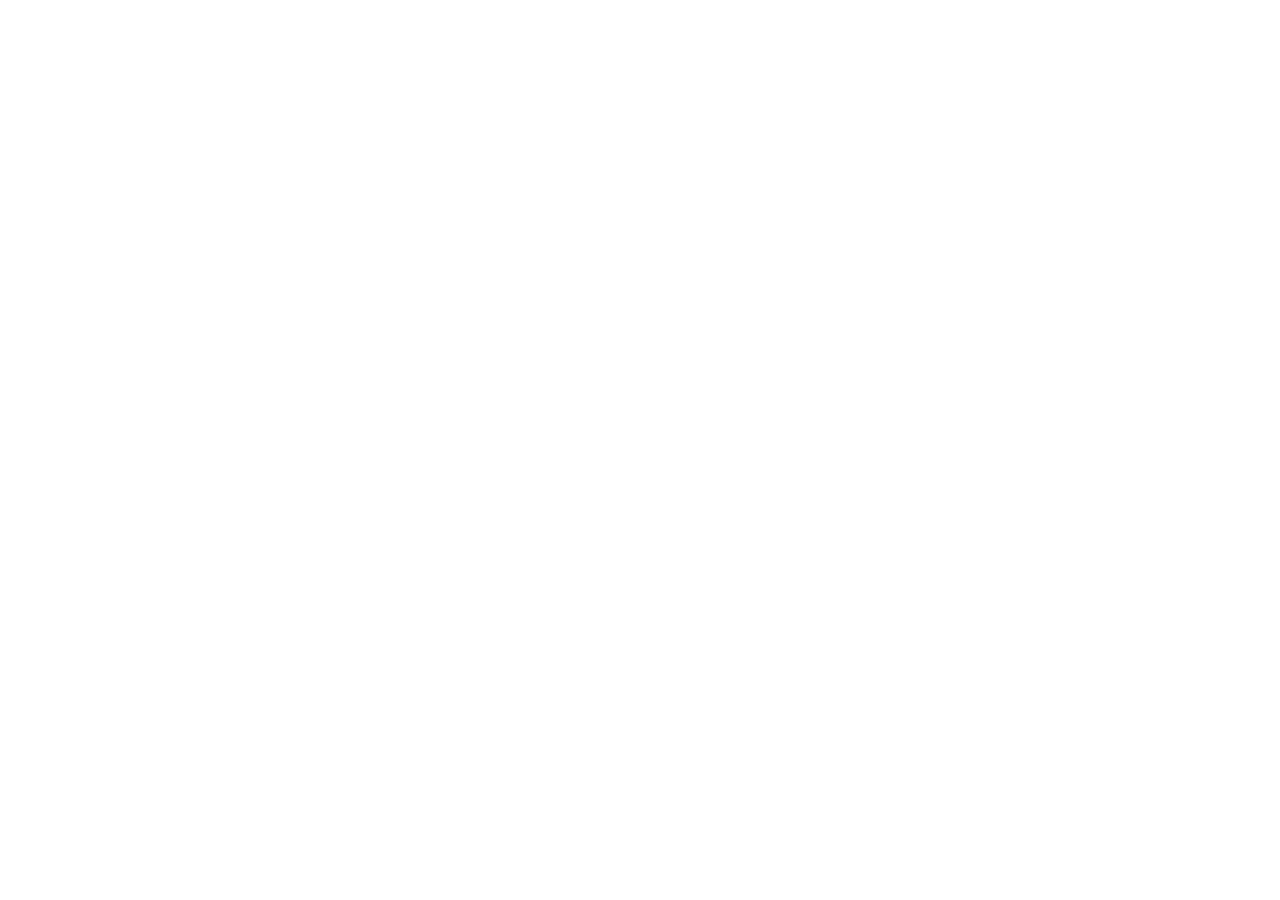
==== GAMOCDA/index.html @ 8cd4f498 "Add files via upload" ====
<!doctype html>
<html lang="en">
  <head>
    <meta charset="UTF-8" />
    <meta name="viewport" content="width=device-width, initial-scale=1.0" />
    <link rel="stylesheet" href="css/styles.css" />
    <title>Document</title>
  </head>
  <body></body>
</html>
---- GAMOCDA/css/styles.css ----
.web {
  display: flex;
  flex-direction: column;
  align-items: center;
  width: 100vw;
  height: 100vh;
}

* {
  margin: 0;
  padding: 0;
  box-sizing: border-box;
}

a {
  text-decoration: none;
  color: inherit;
  font-style: inherit;
}

ul,
ol {
  list-style-type: none;
}

button {
  border: none;
  background-color: transparent;
}

/*# sourceMappingURL=styles.css.map */
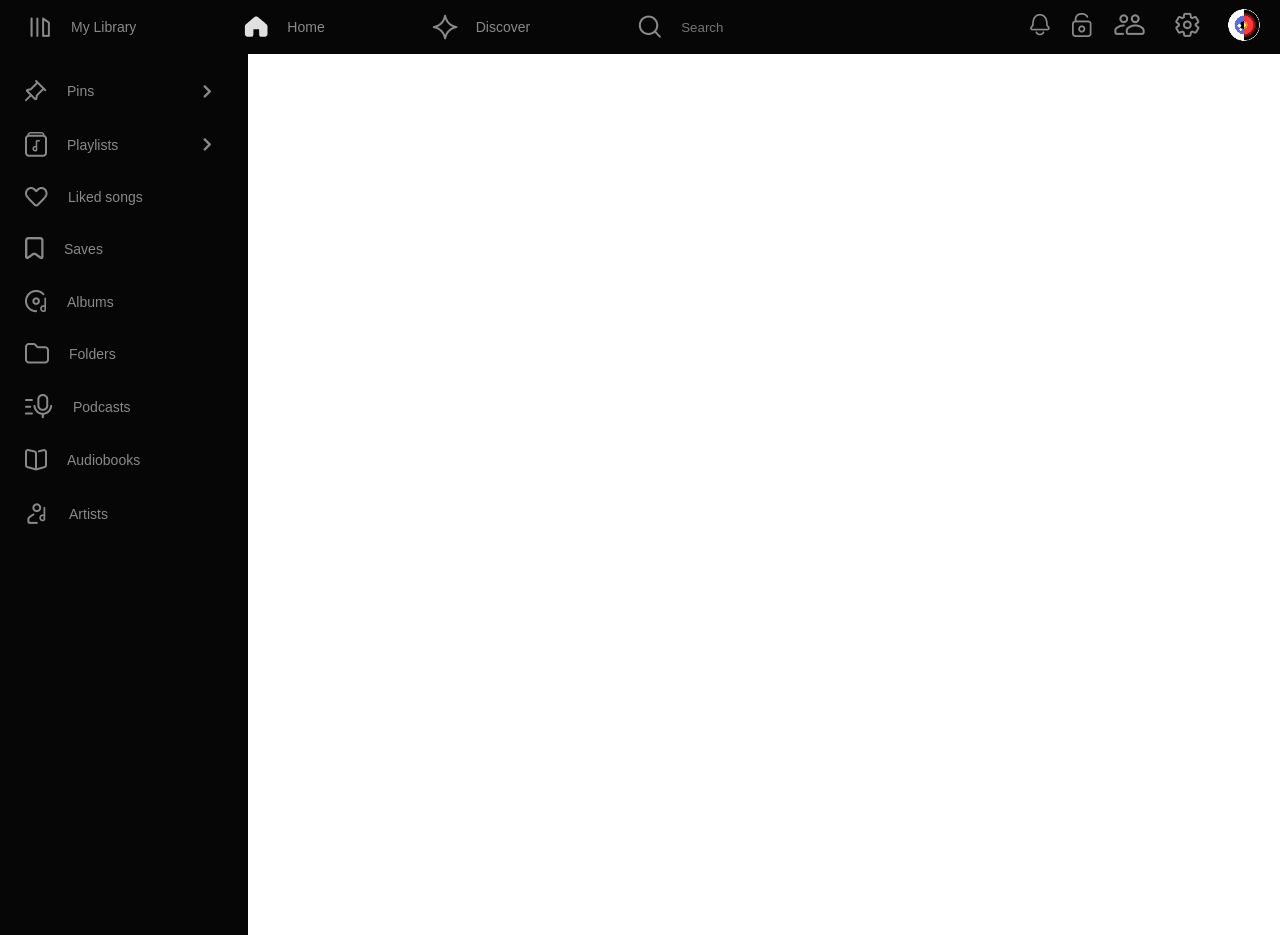
==== commit e0e0aa3e: "i created header and aside parts of the page. give both of them a fixed position" ====
--- a/GAMOCDA/index.html
+++ b/GAMOCDA/index.html
@@ -3,8 +3,122 @@
   <head>
     <meta charset="UTF-8" />
     <meta name="viewport" content="width=device-width, initial-scale=1.0" />
+    <link href="https://fonts.cdnfonts.com/css/satoshi" rel="stylesheet" />
     <link rel="stylesheet" href="css/styles.css" />
     <title>Document</title>
   </head>
-  <body></body>
+  <body>
+    <header class="header">
+      <!-- ჰედერის მარცხენა მხარე  -->
+      <section class="header-left">
+        <div>
+          <img src="./assets/library-icon.png" alt="my library" />
+          <p>My Library</p>
+        </div>
+        <div>
+          <img src="./assets/home-icon.png" alt="home icon" />
+          <p>Home</p>
+        </div>
+        <div>
+          <img src="./assets/discover-icon.png" alt="discover icon" />
+          <p>Discover</p>
+        </div>
+        <div>
+          <img src="./assets/search-icon.png" alt="search icon" />
+          <form action="#">
+            <input type="text" placeholder="Search" name="search" />
+          </form>
+        </div>
+      </section>
+      <!-- ჰედერის მარჯვენა მხარე -->
+      <section class="header-right">
+        <!-- სურათები დივში ჩავსვი იმიტო რო აიკონები ზომას იცვლიდნენ  -->
+        <div>
+          <img src="./assets/bell-icon.png" alt="bell icon" />
+        </div>
+        <div>
+          <img src="./assets/lock-icon.png" alt="lock icon" />
+        </div>
+        <div>
+          <img src="./assets/people-icon.png" alt="people icon" />
+        </div>
+        <div>
+          <img src="./assets/setting-icon.png" alt="setting icon" />
+        </div>
+        <div>
+          <img src="./assets/Sprite-0002 1.png" alt="sprite-0002 icon" />
+        </div>
+      </section>
+    </header>
+    <main>
+      <aside class="aside">
+        <div class="aside-container">
+          <div>
+            <img src="./assets/aside-icons/pin-icon.png" alt="pins icon" />
+            <p>Pins</p>
+            <img
+              class="aside-arrow-right-icon1"
+              src="./assets/aside-icons/arrow-right.png"
+              alt="arrow right icon"
+            />
+          </div>
+          <div>
+            <img
+              src="./assets/aside-icons/playlists-icon.png"
+              alt="Playlists icon"
+            />
+            <p>Playlists</p>
+            <img
+              class="aside-arrow-right-icon2"
+              src="./assets/aside-icons/arrow-right.png"
+              alt="arrow right icon"
+            />
+          </div>
+          <div>
+            <img
+              src="./assets/aside-icons/liked-songs-icon.png"
+              alt="liked songs icon"
+            />
+            <p>Liked songs</p>
+          </div>
+          <div>
+            <img src="./assets/aside-icons/saves-icon.png" alt="saves icon" />
+            <p>Saves</p>
+          </div>
+          <div>
+            <img src="./assets/aside-icons/albums-icon.png" alt="albums icon" />
+            <p>Albums</p>
+          </div>
+          <div>
+            <img
+              src="./assets/aside-icons/folders-icon.png"
+              alt="folders icon"
+            />
+            <p>Folders</p>
+          </div>
+          <div>
+            <img
+              src="./assets/aside-icons/podcasts-icon.png"
+              alt="podcasts icon"
+            />
+            <p>Podcasts</p>
+          </div>
+          <div>
+            <img
+              src="./assets/aside-icons/audiobooks-icon.png"
+              alt="Audiobooks icon"
+            />
+            <p>Audiobooks</p>
+          </div>
+          <div>
+            <img
+              src="./assets/aside-icons/artists-icon.png"
+              alt="Artists icon"
+            />
+            <p>Artists</p>
+          </div>
+        </div>
+      </aside>
+    </main>
+  </body>
 </html>
--- a/GAMOCDA/css/styles.css
+++ b/GAMOCDA/css/styles.css
@@ -28,4 +28,85 @@
   background-color: transparent;
 }
 
+* {
+  font-family: "Satoshi", sans-serif;
+}
+
+.header {
+  position: fixed;
+  display: flex;
+  justify-content: space-between;
+  align-items: center;
+  height: 54px;
+  width: 100%;
+  background-color: rgb(6, 6, 6);
+}
+
+.header-left {
+  display: flex;
+  gap: 100px;
+  margin-left: 20px;
+}
+
+.header-left input {
+  background-color: rgb(6, 6, 6);
+  border: none;
+  color: rgb(137, 137, 137);
+}
+
+.header-left input:focus {
+  outline: none;
+}
+
+.header-left div {
+  display: flex;
+  align-items: center;
+  gap: 10px;
+  color: rgb(137, 137, 137);
+  font-weight: 400;
+  font-size: 14px;
+  line-height: 100%;
+  letter-spacing: 3%;
+}
+
+.header-right {
+  display: flex;
+  align-items: center;
+  gap: 20px;
+  margin-right: 20px;
+}
+
+.aside {
+  width: 248px;
+  height: 935px;
+  background-color: rgb(6, 6, 6);
+}
+
+.aside-container {
+  position: fixed;
+  top: 50px;
+  padding-top: 30px;
+  padding-left: 25px;
+}
+
+.aside-container div {
+  padding-bottom: 30px;
+  display: flex;
+  align-items: center;
+  gap: 20px;
+  color: rgb(137, 137, 137);
+  font-weight: 400;
+  font-size: 14px;
+  line-height: 100%;
+  letter-spacing: 3%;
+}
+
+.aside-arrow-right-icon1 {
+  margin-left: 84px;
+}
+
+.aside-arrow-right-icon2 {
+  margin-left: 60px;
+}
+
 /*# sourceMappingURL=styles.css.map */
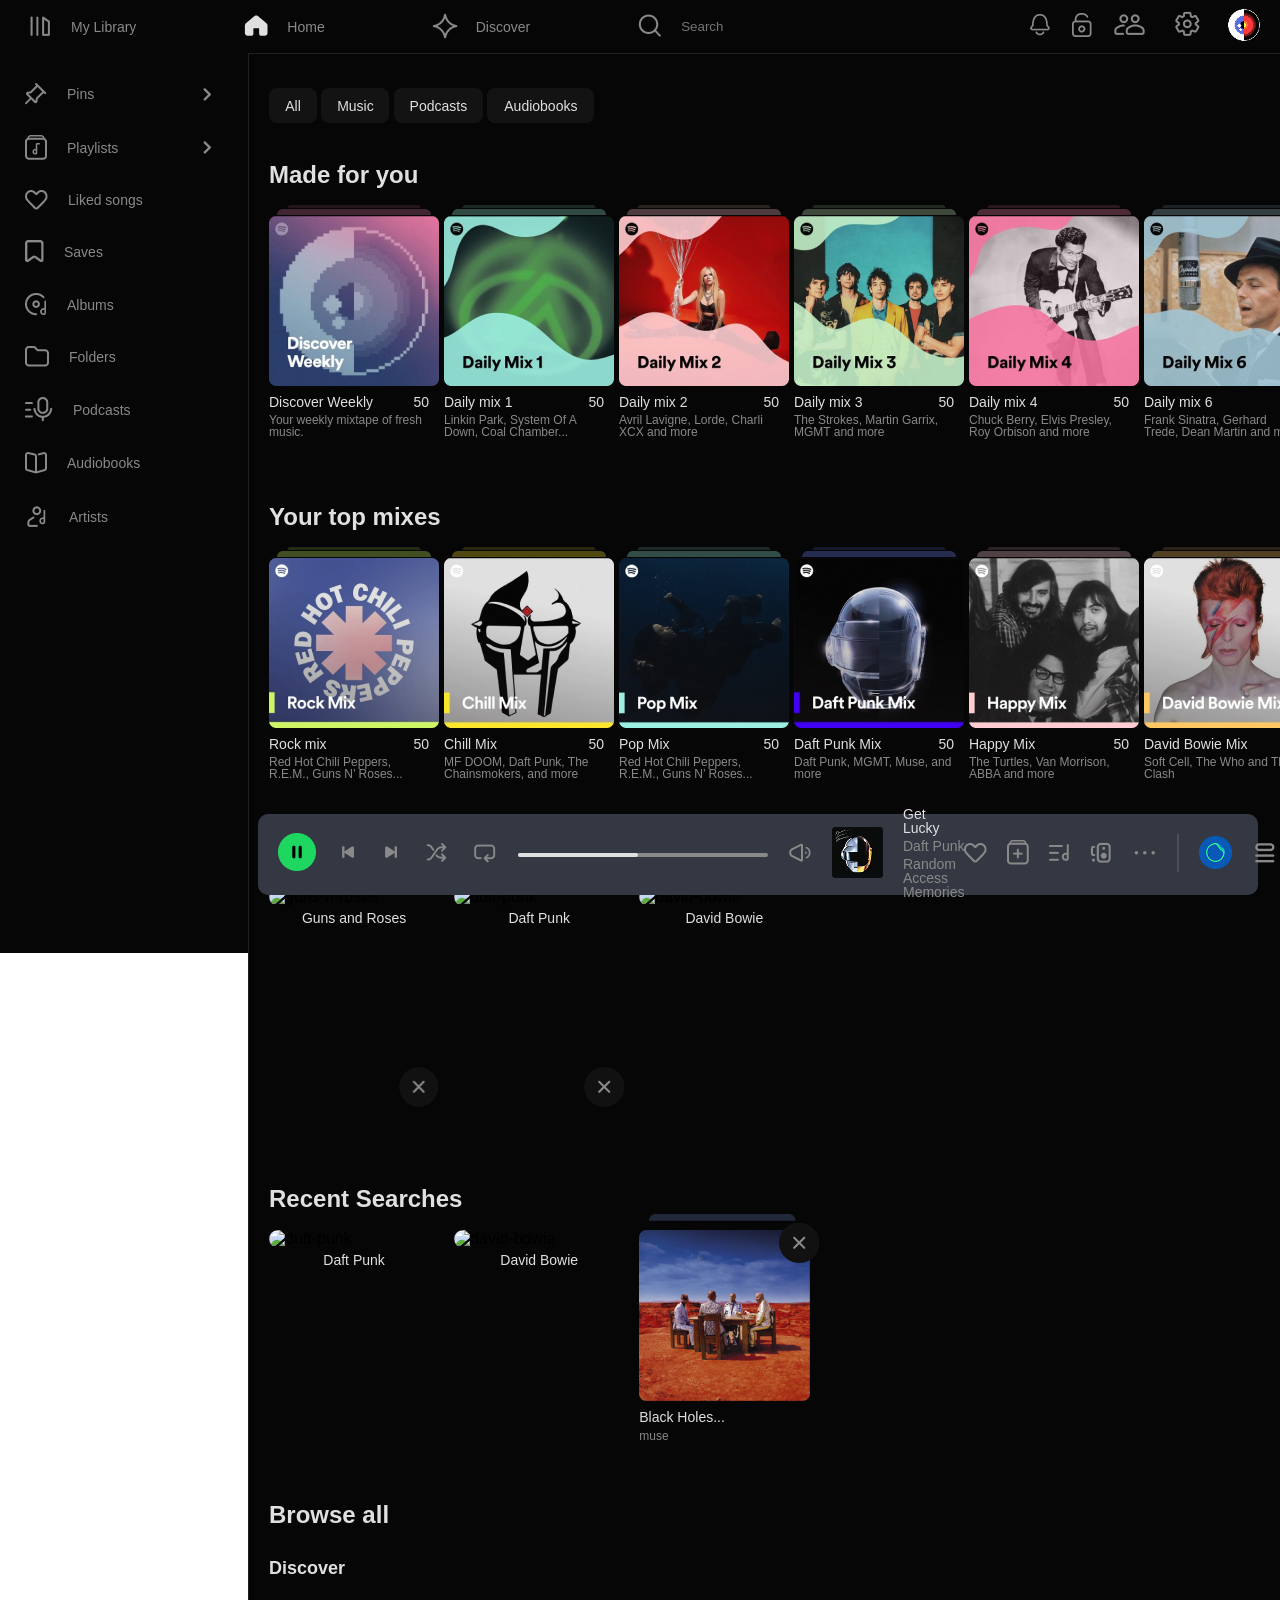
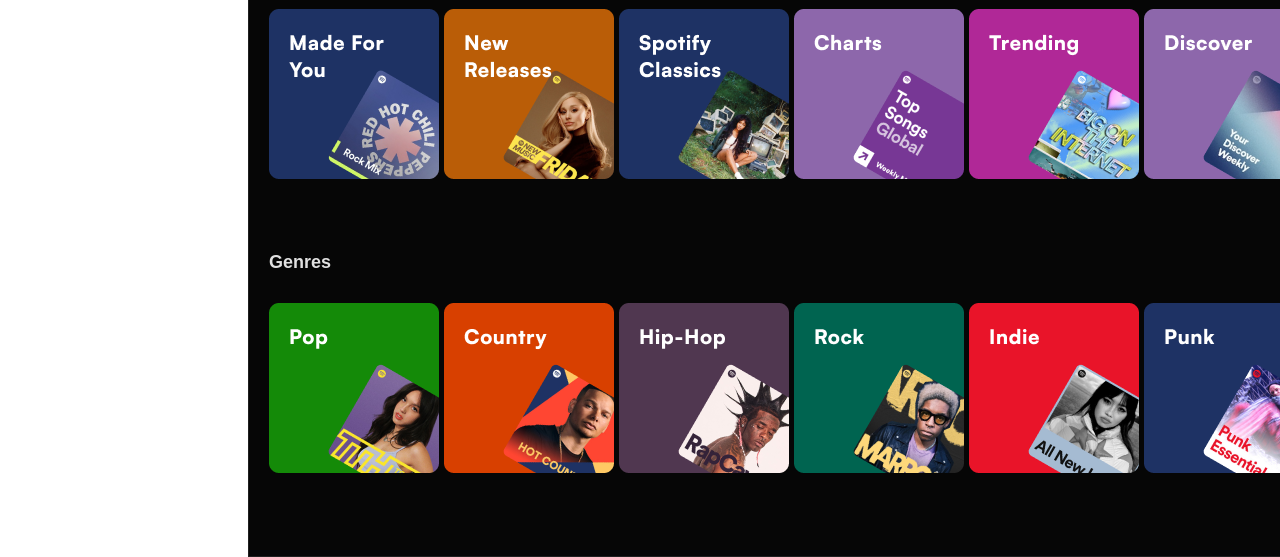
==== commit 7c42dfb2: "build first 4 page both desktop and mobile version" ====
--- a/GAMOCDA/index.html
+++ b/GAMOCDA/index.html
@@ -7,27 +7,32 @@
     <link rel="stylesheet" href="css/styles.css" />
     <title>Document</title>
   </head>
-  <body>
+  <body class="body">
     <header class="header">
       <!-- ჰედერის მარცხენა მხარე  -->
       <section class="header-left">
-        <div>
+        <div class="people-icon">
           <img src="./assets/library-icon.png" alt="my library" />
-          <p>My Library</p>
-        </div>
-        <div>
+          <p><span>My</span> Library</p>
+        </div>
+        <div class="people-icon">
           <img src="./assets/home-icon.png" alt="home icon" />
           <p>Home</p>
         </div>
-        <div>
+        <div class="people-icon">
           <img src="./assets/discover-icon.png" alt="discover icon" />
           <p>Discover</p>
         </div>
-        <div>
+        <div class="people-icon">
           <img src="./assets/search-icon.png" alt="search icon" />
           <form action="#">
             <input type="text" placeholder="Search" name="search" />
           </form>
+          <p class="search">Search</p>
+        </div>
+        <div class="people-icon">
+          <img src="./assets/people-icon.png" alt="people icon" />
+          <p>Me</p>
         </div>
       </section>
       <!-- ჰედერის მარჯვენა მხარე -->
@@ -50,7 +55,7 @@
         </div>
       </section>
     </header>
-    <main>
+    <main class="main">
       <aside class="aside">
         <div class="aside-container">
           <div>
@@ -119,6 +124,669 @@
           </div>
         </div>
       </aside>
+      <!-- მთავარი სექცია -->
+      <section class="main-section">
+        <!-- მთავარი სექციის ზედა ღილაკების კონტეინერი -->
+        <section class="search-bar-mobile-container">
+          <div >
+            <form action="#">
+              <input class="search-bar-mobile" type="text" placeholder="  What do you want to play?" name="search"/>
+              <img class="search-bar-mobile-icon" src="./assets/search-icon.png" alt="search icon" />
+            </form>
+          </div>
+            <div class="camera-icon-container">
+              <img src="./assets/main-icons/Group 86.png">
+            </div>
+        </section>
+        
+        <section class="main-section-top">
+          <div>
+            <button class="main-section-top-button1" type="button">All</button>
+            <button class="main-section-top-button2" type="button">
+              Music
+            </button>
+            <button class="main-section-top-button3" type="button">
+              Podcasts
+            </button>
+            <button class="main-section-top-button4" type="button">
+              Audiobooks
+            </button>
+          </div>
+          <div>
+            <img src="./assets/main-icons/Group 106.png" />
+          </div>
+        </section>
+        <section class="mobile-artist-section">
+      <div class="mobile-artist-box">
+        <div>
+          <img src="./assets/footer-icons/Rectangle 6.png" alt="artists icon">
+        </div>
+        <div>
+          <p>Get Lucky feat...</p>
+          <p>Daft Punk</p>
+        </div>
+     </div>
+          <div class="mobile-artist-box">
+            <div>
+          <img src="./assets/footer-icons/Rectangle 6.png" alt="artists icon">
+        </div>
+        <div>
+          <p>Get Lucky feat...</p>
+          <p>Daft Punk</p>
+        </div>
+          </div>
+          <div class="mobile-artist-box">
+            <div>
+          <img src="./assets/footer-icons/Rectangle 6.png" alt="artists icon">
+        </div>
+        <div>
+          <p>Get Lucky feat...</p>
+          <p>Daft Punk</p>
+        </div>
+          </div>
+          <div class="mobile-artist-box">
+            <div>
+          <img src="./assets/footer-icons/Rectangle 6.png" alt="artists icon">
+        </div>
+        <div>
+          <p>Get Lucky feat...</p>
+          <p>Daft Punk</p>
+        </div>
+          </div>
+          <div class="mobile-artist-box">
+            <div>
+          <img src="./assets/footer-icons/Rectangle 6.png" alt="artists icon">
+        </div>
+        <div>
+          <p>Get Lucky feat...</p>
+          <p>Daft Punk</p>
+        </div>
+          </div>
+          <div class="mobile-artist-box">
+            <div>
+          <img src="./assets/footer-icons/Rectangle 6.png" alt="artists icon">
+        </div>
+        <div>
+          <p>Get Lucky feat...</p>
+          <p>Daft Punk</p>
+        </div>
+          </div>
+        </section>
+        <!-- ალბომების ნაწილი made for you -->
+        <section class="album-container">
+          <section class="album-container-top">
+            <div>
+              <h2>Made for you</h2>
+            </div>
+            <div class="album-container-icons">
+              <div>
+                <img
+                  src="./assets/main-icons/left-arrow.png"
+                  alt="left arrow icon"
+                />
+              </div>
+              <div>
+                <img
+                  src="./assets/main-icons/right-arrow.png"
+                  alt="right arrow icon"
+                />
+              </div>
+              <div>
+                <img  src="./assets/main-icons/dots.png" alt="dots icon" />
+              </div>
+            </div>
+          </section>
+          <!-- made for you ალბომების სექცია -->
+          <section class="album-container-albums">
+            <div class="album">
+              <img
+                src="./assets/main-pictures/Frame 124.png"
+                alt="discovery weekly"
+              />
+              <div class="album-text">
+                <h4>Discover Weekly</h4>
+                <h4>50</h4>
+              </div>
+              <p>Your weekly mixtape of fresh music.</p>
+            </div>
+            <div class="album">
+              <img
+                src="./assets/main-pictures/Frame 124 (1).png"
+                alt="daily mix 1"
+              />
+              <div class="album-text">
+                <h4>Daily mix 1</h4>
+                <h4>50</h4>
+              </div>
+              <p>Linkin Park, System Of A Down, Coal Chamber...</p>
+            </div>
+            <div class="album">
+              <img
+                src="./assets/main-pictures/Frame 124 (2).png"
+                alt="daily mix 2"
+              />
+              <div class="album-text">
+                <h4>Daily mix 2</h4>
+                <h4>50</h4>
+              </div>
+              <p>Avril Lavigne, Lorde, Charli XCX and more</p>
+            </div>
+            <div class="album">
+              <img
+                src="./assets/main-pictures/Frame 124 (3).png"
+                alt="daily mix 3"
+              />
+              <div class="album-text">
+                <h4>Daily mix 3</h4>
+                <h4>50</h4>
+              </div>
+              <p>The Strokes, Martin Garrix, MGMT and more</p>
+            </div>
+            <div class="album">
+              <img
+                src="./assets/main-pictures/Frame 124 (4).png"
+                alt="daily mix 4"
+              />
+              <div class="album-text">
+                <h4>Daily mix 4</h4>
+                <h4>50</h4>
+              </div>
+              <p>Chuck Berry, Elvis Presley, Roy Orbison and more</p>
+            </div>
+            <div class="album">
+              <img
+                src="./assets/main-pictures/Frame 124 (5).png"
+                alt="daily mix 6"
+              />
+              <div class="album-text">
+                <h4>Daily mix 6</h4>
+                <h4>50</h4>
+              </div>
+              <p>Frank Sinatra, Gerhard Trede, Dean Martin and more</p>
+            </div>
+            <div class="album">
+              <img
+                src="./assets/main-pictures/Frame 124 (6).png"
+                alt="nirvana"
+              />
+              <div class="album-text">
+                <h4>Nirvana Radio</h4>
+                <h4>50</h4>
+              </div>
+              <p>The Strokes, Martin Garrix, MGMT and more</p>
+            </div>
+            <div class="album">
+              <img
+                src="./assets/main-pictures/Frame 124 (7).png"
+                alt="fall out boy"
+              />
+              <div class="album-text">
+                <h4>Fall Out Boy Ra...</h4>
+                <h4>50</h4>
+              </div>
+              <p>With Panic! At The Disco, The All-American Rejects,...</p>
+            </div>
+          </section>
+        </section>
+        <!-- Your top mixes სექცია -->
+        <section class="album-container">
+          <section class="album-container-top">
+            <div>
+              <h2>Your top mixes</h2>
+            </div>
+            <div class="album-container-icons">
+              <div>
+                <img
+                  src="./assets/main-icons/left-arrow.png"
+                  alt="left arrow icon"
+                />
+              </div>
+              <div>
+                <img
+                  src="./assets/main-icons/right-arrow.png"
+                  alt="right arrow icon"
+                />
+              </div>
+              <div>
+                <img src="./assets/main-icons/dots.png" alt="dots icon" />
+              </div>
+            </div>
+          </section>
+
+          <section class="album-container-albums">
+            <div class="album">
+              <img
+                src="./assets/main-pictures/Frame 124 (8).png"
+                alt="discovery weekly"
+              />
+              <div class="album-text">
+                <h4>Rock mix</h4>
+                <h4>50</h4>
+              </div>
+              <p>Red Hot Chili Peppers, R.E.M., Guns N’ Roses...</p>
+            </div>
+            <div class="album">
+              <img
+                src="./assets/main-pictures/Frame 124 (9).png"
+                alt="daily mix 1"
+              />
+              <div class="album-text">
+                <h4>Chill Mix</h4>
+                <h4>50</h4>
+              </div>
+              <p>MF DOOM, Daft Punk, The Chainsmokers, and more</p>
+            </div>
+            <div class="album">
+              <img
+                src="./assets/main-pictures/Frame 124 (10).png"
+                alt="daily mix 2"
+              />
+              <div class="album-text">
+                <h4>Pop Mix</h4>
+                <h4>50</h4>
+              </div>
+              <p>Red Hot Chili Peppers, R.E.M., Guns N’ Roses...</p>
+            </div>
+            <div class="album">
+              <img
+                src="./assets/main-pictures/Frame 124 (11).png"
+                alt="daily mix 3"
+              />
+              <div class="album-text">
+                <h4>Daft Punk Mix</h4>
+                <h4>50</h4>
+              </div>
+              <p>Daft Punk, MGMT, Muse, and more</p>
+            </div>
+            <div class="album">
+              <img
+                src="./assets/main-pictures/Frame 124 (12).png"
+                alt="daily mix 4"
+              />
+              <div class="album-text">
+                <h4>Happy Mix</h4>
+                <h4>50</h4>
+              </div>
+              <p>The Turtles, Van Morrison, ABBA and more</p>
+            </div>
+            <div class="album">
+              <img
+                src="./assets/main-pictures/Frame 124 (13).png"
+                alt="daily mix 6"
+              />
+              <div class="album-text">
+                <h4>David Bowie Mix</h4>
+                <h4>50</h4>
+              </div>
+              <p>Soft Cell, The Who and The Clash</p>
+            </div>
+            <div class="album">
+              <img
+                src="./assets/main-pictures/Frame 124 (14).png"
+                alt="nirvana"
+              />
+              <div class="album-text">
+                <h4>Upbeat Mix</h4>
+                <h4>50</h4>
+              </div>
+              <p>Kylie Minogue, Charli XCX, Cage The Elephant and...</p>
+            </div>
+            <div class="album">
+              <img
+                src="./assets/main-pictures/Frame 124 (15).png"
+                alt="fall out boy"
+              />
+              <div class="album-text">
+                <h4>60s Mix</h4>
+                <h4>50</h4>
+              </div>
+              <p>Chuck Berry, Skeeter David, Van Morrison and...</p>
+            </div>
+          </section>
+        </section>
+        <!-- your favourite artists სექცია -->
+        <section class="album-container">
+          <section class="album-container-top">
+            <div>
+              <h2>Your favorite artists</h2>
+            </div>
+            <div class="album-container-icons">
+              <div>
+                <img
+                  src="./assets/main-icons/left-arrow.png"
+                  alt="left arrow icon"
+                />
+              </div>
+              <div>
+                <img
+                  src="./assets/main-icons/right-arrow.png"
+                  alt="right arrow icon"
+                />
+              </div>
+              <div>
+                <img src="./assets/main-icons/dots.png" alt="dots icon" />
+              </div>
+            </div>
+          </section>
+          <!-- your favourite artists სექცია -->
+          <section class="album-container-albums your-favourite-artists">
+            <div class="artists">
+              <img
+                src="./assets/main-pictures/guns-n-roses.png"
+                alt="guns-n-roses"
+              />
+              <h4>Guns and Roses</h4>
+            </div>
+
+            <div class="artists">
+              <img src="./assets/main-pictures/daft-punk.png" alt="duft-punk" />
+              <h4>Daft Punk</h4>
+            </div>
+            <div class="artists">
+              <img
+                src="./assets/main-pictures/david-bowie.png"
+                alt="david-bowie"
+              />
+              <h4>David Bowie</h4>
+            </div>
+          </section>
+        </section>
+        <section>
+          <section class="album-container">
+            <section class="album-container-top">
+              <div>
+                <h2>Recent Searches</h2>
+              </div>
+              <div class="album-container-icons">
+                <div>
+                  <img src="./assets/main-icons/dots.png" alt="dots icon" />
+                </div>
+              </div>
+            </section>
+            <!-- your favourite artists სექცია -->
+            <section class="album-container-albums your-favourite-artists">
+              <div class="artists">
+                <img
+                  src="./assets/main-pictures/daft-punk.png"
+                  alt="duft-punk"
+                />
+                <h4>Daft Punk</h4>
+                <img
+                  class="close-icon"
+                  src="./assets/main-icons/icons big (4).png"
+                  alt="close button icon"
+                />
+              </div>
+              <div class="artists">
+                <img
+                  src="./assets/main-pictures/david-bowie.png"
+                  alt="david-bowie"
+                />
+                <h4>David Bowie</h4>
+                <img
+                  class="close-icon"
+                  src="./assets/main-icons/icons big (4).png"
+                  alt="close button icon"
+                />
+              </div>
+              <div class="muse">
+                <img src="./assets/main-pictures/muse.png" alt="guns-n-roses" />
+                <h4>Black Holes...</h4>
+                <p>muse</p>
+                <img
+                  class="close-icon"
+                  src="./assets/main-icons/icons big (4).png"
+                  alt="close button icon"
+                />
+                <img
+                  class="rectangle"
+                  src="./assets/main-pictures/Rectangle 8.png"
+                  alt="Rectangle"
+                />
+              </div>
+            </section>
+          </section>
+        </section>
+        <section class="browse-all-container">
+          <section class="browse-all-container">
+            <h2>Browse all</h2>
+            
+          <section>
+            <section class="album-container-top">
+              <h4>Discover</h4>
+              <div class="album-container-icons"">
+                <div>
+                  <img
+                    src="./assets/main-icons/left-arrow.png"
+                    alt="left arrow icon"
+                  />
+                </div>
+                <div>
+                  <img
+                    src="./assets/main-icons/right-arrow.png"
+                    alt="right arrow icon"
+                  />
+                </div>
+              </div>
+            </section>
+            <section class="album-container-albums album-container-albums-mobile">
+            <div class="album album-mobile">
+              <img
+                src="./assets/main-pictures/Frame 95.png"
+                alt="rock mix"
+              />
+            </div>
+            <div class="album album-mobile">
+              <img
+                src="./assets/main-pictures/Frame 97.png"
+                alt="new releses"
+              />
+            </div>
+            <div class="album album-mobile">
+              <img
+                src="./assets/main-pictures/Frame 98.png"
+                alt="spotify classics"
+              />
+            </div>
+            <div class="album album-mobile">
+              <img
+                src="./assets/main-pictures/Frame 99.png"
+                alt="charts"
+              />
+            </div>
+            <div class="album album-mobile">
+              <img
+                src="./assets/main-pictures/Frame 100.png"
+                alt="trending"
+              />
+            </div>
+            <div class="album album-mobile">
+              <img
+                src="./assets/main-pictures/Frame 101.png"
+                alt="doscover"
+              />
+            </div>
+            <div class="album album-mobile">
+              <img
+                src="./assets/main-pictures/Frame 102 (1).png"
+                alt="spotify singles"
+              />
+            </div>
+            <div class="album album-mobile">
+              <img
+                src="./assets/main-pictures/Frame 96.png"
+                alt="decades"
+              />
+             </div>
+           </section>
+          </section>
+          <section>
+            <section class="album-container-top">
+              <h4>Genres</h4>
+              <div class="album-container-icons"">
+                <div>
+                  <img
+                    src="./assets/main-icons/left-arrow.png"
+                    alt="left arrow icon"
+                  />
+                </div>
+                <div>
+                  <img
+                    src="./assets/main-icons/right-arrow.png"
+                    alt="right arrow icon"
+                  />
+                </div>
+              </div>
+            </section>
+            <section class="album-container-albums album-container-albums-mobile">
+            <div class="album album-mobile">
+              <img
+                src="./assets/main-pictures/Frame 95 (1).png"
+                alt="pop"
+              />
+            </div>
+            <div class="album album-mobile">
+              <img
+                src="./assets/main-pictures/Frame 97 (1).png"
+                alt="country"
+              />
+            </div>
+            <div class="album album-mobile">
+              <img
+                src="./assets/main-pictures/Frame 98 (1).png"
+                alt="hip-hop"
+              />
+            </div>
+            <div class="album album-mobile">
+              <img
+                src="./assets/main-pictures/Frame 99 (1).png"
+                alt="Rock"
+              />
+            </div>
+            <div class="album album-mobile">
+              <img
+                src="./assets/main-pictures/Frame 100 (1).png"
+                alt="indie"
+              />
+            </div>
+            <div class="album album-mobile">
+              <img
+                src="./assets/main-pictures/Frame 101 (1).png"
+                alt="punk"
+              />
+            </div>
+            <div class="album album-mobile">
+              <img
+                src="./assets/main-pictures/Frame 102 (2).png"
+                alt="metal"
+              />
+            </div>
+            <div class="album album-mobile">
+              <img
+                src="./assets/main-pictures/Frame 96 (1).png"
+                alt="instrumental"
+              />
+             </div>
+           </section>
+          </section>
+          </section>
+        </section>
+      </section>
     </main>
+    <footer class="footer">
+           <section class="control-bar">
+      <div class="control-bar-left">
+        <div class="footer-icon" >
+          <img src="./assets/footer-icons/icons big (5).png" alt="pause icon">
+        </div>
+        <div class="footer-icon" >
+          <img src="./assets/footer-icons/Frame 3 (1).png" alt="skip back icon">
+        </div>
+        <div class="footer-icon" >
+          <img src="./assets/footer-icons/Frame 3 (2).png" alt="skip forward icon">
+        </div>
+        <div class="footer-icon" >
+          <img src="./assets/footer-icons/Frame 3 (3).png" alt="shuffle icon">
+        </div>
+        <div class="footer-icon" >
+          <img src="./assets/footer-icons/Frame 4 (1).png" alt="loop icon">
+        </div>
+        <div class="player">
+          <span>2:23</span>
+          <div class="player-bar">
+            <div class="player-bar-fill"></div>
+          </div>
+          <span>4:45</span>
+        </div>
+        <div class="footer-icon" >
+          <img src="./assets/footer-icons/Frame 4 (2).png" alt="volime button icon">
+        </div>
+        <div>
+          <img src="./assets/footer-icons/Rectangle 6.png" alt="artists icon">
+        </div>
+        <div>
+          <p class="mobile-text-scroll">Get Lucky <span class="text-scroll">(feat. Pharrell Williams and Nile Rodgers)</span></p>
+          <p>Daft Punk</p>
+          <p>Random Access Memories</p>
+        </div>
+      </div>
+      <div class="control-bar-right">
+        <div>
+          <img src="./assets/footer-icons/Vector 9 (1).png" alt="heart icon">
+        </div>
+        <div>
+          <img src="./assets/footer-icons/Group 34 (1).png" alt="add icon">
+        </div>
+        <div>
+          <img src="./assets/footer-icons/Group 60.png" alt="list icon">
+        </div>
+        <div>
+          <img src="./assets/footer-icons/Frame 4 (3).png" alt="list icon">
+        </div>
+        <div>
+          <img src="./assets/main-icons/dots.png" alt="dots icon">
+        </div>
+        <div>
+          <img src="./assets/footer-icons/Vector 43.png" alt="line">
+        </div>
+        <div>
+          <img src="./assets/footer-icons/image 19.png" alt="DJ icon">
+        </div>
+        <div>
+          <img src="./assets/footer-icons/Frame 5 (3).png" alt="hamburger menu icon">
+        </div>
+        <div>
+          <img src="./assets/footer-icons/Polygon 1.png" alt="pause button">
+        </div>
+      </div>
+      </section>
+    </footer>
   </body>
 </html>
+              
+
+          
+          
+
+
+
+
+
+
+
+
+
+              
+
+
+
+
+
+
+              
+              
+              
+              
+              
+
+          
--- a/GAMOCDA/css/styles.css
+++ b/GAMOCDA/css/styles.css
@@ -6,6 +6,13 @@
   height: 100vh;
 }
 
+@media (max-width: 768px) {
+  .body {
+    display: flex;
+    flex-direction: column;
+    align-items: center;
+  }
+}
 * {
   margin: 0;
   padding: 0;
@@ -40,12 +47,19 @@
   height: 54px;
   width: 100%;
   background-color: rgb(6, 6, 6);
+  border-bottom: 1px solid rgb(32, 32, 32);
 }
 
 .header-left {
   display: flex;
   gap: 100px;
   margin-left: 20px;
+}
+.header-left .people-icon:last-child {
+  display: none;
+}
+.header-left .search {
+  display: none;
 }
 
 .header-left input {
@@ -76,15 +90,56 @@
   margin-right: 20px;
 }
 
+@media (max-width: 768px) {
+  .header {
+    position: fixed;
+    bottom: 0;
+    display: flex;
+    align-items: center;
+    text-align: center;
+    width: 410px;
+    height: 95px;
+    background: linear-gradient(to top, rgb(6, 6, 6) 50%, rgba(17, 17, 17, 0));
+  }
+  .header-left {
+    display: flex;
+    gap: 30px;
+    align-items: center;
+    padding-left: 10px;
+  }
+  .header-left .people-icon {
+    display: inline;
+    text-align: center;
+  }
+  .header-left .people-icon:last-child {
+    display: inline;
+  }
+  .header-left .people-icon:last-child p {
+    position: relative;
+    top: 8px;
+  }
+  .header-left span {
+    display: none;
+  }
+  .header-left .search {
+    display: inline;
+  }
+  .header-right {
+    display: none;
+  }
+  .header-left input {
+    display: none;
+  }
+}
 .aside {
+  position: fixed;
   width: 248px;
-  height: 935px;
+  height: 100%;
+  margin-top: 53px;
   background-color: rgb(6, 6, 6);
 }
 
 .aside-container {
-  position: fixed;
-  top: 50px;
   padding-top: 30px;
   padding-left: 25px;
 }
@@ -109,4 +164,487 @@
   margin-left: 60px;
 }
 
+@media (max-width: 768px) {
+  .aside {
+    display: none;
+  }
+}
+.main {
+  display: flex;
+  width: 100%;
+  height: 100%;
+}
+
+.main-section {
+  display: flex;
+  flex-direction: column;
+  flex: 1;
+  background-color: rgb(6, 6, 6);
+  padding-top: 75px;
+  border: 1px solid rgb(32, 32, 32);
+  padding-right: 40px;
+  padding-left: 20px;
+  margin-left: 248px;
+}
+
+.main-section-top {
+  display: flex;
+  justify-content: space-between;
+  align-items: center;
+  height: 59px;
+  gap: 10px;
+}
+
+.mobile-artist-section {
+  display: none;
+}
+
+.search-bar-mobile-container {
+  display: none;
+}
+
+.main-section-top-button1 {
+  width: 48px;
+  height: 35px;
+  border-radius: 8px;
+  background-color: rgba(32, 32, 32, 0.5);
+  font-weight: 400;
+  font-size: 14px;
+  line-height: 100%;
+  letter-spacing: 3%;
+  color: rgb(224, 224, 224);
+}
+
+.main-section-top-button2 {
+  width: 68px;
+  height: 35px;
+  border-radius: 8px;
+  background-color: rgba(32, 32, 32, 0.5);
+  font-weight: 400;
+  font-size: 14px;
+  line-height: 100%;
+  letter-spacing: 3%;
+  color: rgb(224, 224, 224);
+}
+
+.main-section-top-button3 {
+  width: 89px;
+  height: 35px;
+  border-radius: 8px;
+  background-color: rgba(32, 32, 32, 0.5);
+  font-weight: 400;
+  font-size: 14px;
+  line-height: 100%;
+  letter-spacing: 3%;
+  color: rgb(224, 224, 224);
+}
+
+.main-section-top-button4 {
+  width: 107px;
+  height: 35px;
+  border-radius: 8px;
+  background-color: rgba(32, 32, 32, 0.5);
+  font-weight: 400;
+  font-size: 14px;
+  line-height: 100%;
+  letter-spacing: 3%;
+  color: rgb(224, 224, 224);
+}
+
+@media (max-width: 768px) {
+  .main {
+    width: 390px;
+    display: flex;
+    justify-content: center;
+  }
+  .main-section {
+    display: flex;
+    flex-direction: column;
+    flex: 1;
+    background-color: rgb(6, 6, 6);
+    padding-top: 75px;
+    border: 1px solid rgb(32, 32, 32);
+    padding-right: 0px;
+    padding-left: 20px;
+    margin-left: 0px;
+  }
+  .main-section-top {
+    display: flex;
+    justify-content: space-between;
+    align-items: center;
+    height: 51px;
+    gap: 10px;
+    margin-right: 20px;
+  }
+  .main-section-top-button1 {
+    display: none;
+  }
+  .main-section-top-button2 {
+    width: 63px;
+    height: 31px;
+    border-radius: 8px;
+    background-color: rgba(32, 32, 32, 0.5);
+    font-weight: 400;
+    font-size: 12px;
+    line-height: 100%;
+    letter-spacing: 3%;
+    color: rgb(224, 224, 224);
+  }
+  .main-section-top-button3 {
+    width: 80px;
+    height: 31px;
+    border-radius: 8px;
+    background-color: rgba(32, 32, 32, 0.5);
+    font-weight: 400;
+    font-size: 12px;
+    line-height: 100%;
+    letter-spacing: 3%;
+    color: rgb(224, 224, 224);
+  }
+  .main-section-top-button4 {
+    width: 96px;
+    height: 31px;
+    border-radius: 8px;
+    background-color: rgba(32, 32, 32, 0.5);
+    font-weight: 400;
+    font-size: 12px;
+    line-height: 100%;
+    letter-spacing: 3%;
+    color: rgb(224, 224, 224);
+  }
+  .mobile-artist-section {
+    display: grid;
+    grid-template-columns: repeat(2, 1fr);
+    grid-template-rows: repeat(3, 1fr);
+    gap: 10px;
+    padding-right: 20px;
+  }
+  .mobile-artist-section .mobile-artist-box {
+    display: flex;
+    justify-content: center;
+    align-items: center;
+    width: 175px;
+    height: 58px;
+    border-radius: 10px;
+    background-color: rgb(32, 32, 32);
+  }
+  .mobile-artist-section .mobile-artist-box p {
+    color: rgb(224, 224, 224);
+    font-size: 14px;
+    font-weight: 400;
+    line-height: 100%;
+    letter-spacing: 3%;
+    padding-bottom: 5px;
+  }
+  .mobile-artist-section .mobile-artist-box p:last-child {
+    color: rgb(137, 137, 137);
+  }
+  .search-bar-mobile-container {
+    display: flex;
+  }
+  .search-bar-mobile-container .camera-icon-container {
+    position: relative;
+    left: 40px;
+    top: 50px;
+  }
+  .search-bar-mobile {
+    display: flex;
+    position: relative;
+    top: 40px;
+    width: 306px;
+    height: 35px;
+    border-radius: 10px;
+    background-color: rgba(32, 32, 32, 0.5);
+    border: none;
+    color: rgba(137, 137, 137, 0.7);
+  }
+  .search-bar-mobile-icon {
+    position: relative;
+    top: 3px;
+    left: 250px;
+  }
+}
+.album-container {
+  margin-top: 30px;
+  height: 311.41px;
+}
+.album-container div h2 {
+  color: rgb(224, 224, 224);
+}
+
+@media (max-width: 768px) {
+  .album-container {
+    width: 390px;
+    overflow: hidden;
+  }
+}
+.album-container-top {
+  padding-bottom: 20px;
+  display: flex;
+  align-items: center;
+  justify-content: space-between;
+  height: 40.41px;
+}
+
+.album-container-icons {
+  display: flex;
+  gap: 20px;
+}
+
+.album-container-albums {
+  display: grid;
+  grid-template-columns: repeat(8, 1fr);
+  grid-template-rows: repeat(1, 1fr);
+  gap: 15px;
+}
+
+.album {
+  width: 160px;
+  height: 253.3px;
+}
+.album h4 {
+  color: rgb(224, 224, 224);
+  padding-top: 5px;
+  font-size: 14px;
+  font-weight: 400;
+  line-height: 100%;
+  letter-spacing: 3%;
+}
+.album p {
+  padding-top: 5px;
+  color: rgb(137, 137, 137);
+  font-size: 12px;
+  font-weight: 400;
+  line-height: 100%;
+  letter-spacing: 3%;
+}
+
+.album-text {
+  display: flex;
+  justify-content: space-between;
+}
+
+.artists {
+  width: 170.13px;
+  height: 253.3px;
+}
+.artists img {
+  width: 170.13px;
+  height: 170.13px;
+  border-radius: 121.85px;
+}
+.artists h4 {
+  display: flex;
+  justify-content: center;
+  color: rgb(224, 224, 224);
+  padding-top: 5px;
+  font-size: 14px;
+  font-weight: 400;
+  line-height: 100%;
+  letter-spacing: 3%;
+}
+.artists .close-icon {
+  width: 40.41px;
+  height: 40.41px;
+  position: relative;
+  left: 130px;
+  bottom: 200px;
+}
+
+.muse .close-icon {
+  width: 40.41px;
+  height: 40.41px;
+  position: relative;
+  left: 140px;
+  bottom: 220px;
+}
+.muse h4 {
+  color: rgb(224, 224, 224);
+  padding-top: 5px;
+  font-size: 14px;
+  font-weight: 400;
+  line-height: 100%;
+  letter-spacing: 3%;
+}
+.muse p {
+  padding-top: 5px;
+  color: rgb(137, 137, 137);
+  font-size: 12px;
+}
+.muse .rectangle {
+  position: relative;
+  top: -280px;
+  left: 10px;
+}
+
+.browse-all-container .album-container-top {
+  padding-bottom: 20px;
+  color: rgb(224, 224, 224);
+}
+
+.browse-all-container h2 {
+  padding-bottom: 40px;
+  color: rgb(224, 224, 224);
+}
+.browse-all-container h4 {
+  padding-bottom: 20px;
+  color: rgb(224, 224, 224);
+  font-size: 18px;
+}
+
+@media (max-width: 768px) {
+  .browse-all-container {
+    display: inline;
+    width: 390px;
+    overflow: hidden;
+  }
+  .album-container-icons {
+    display: none;
+  }
+  .album-container-albums-mobile {
+    display: grid;
+    grid-template-columns: repeat(2, 1fr);
+    grid-template-rows: repeat(4, 1fr);
+    padding-bottom: 20px;
+  }
+  .album-mobile {
+    width: 170px;
+    height: 100px;
+    overflow: hidden;
+    border-radius: 10px;
+  }
+}
+.control-bar {
+  width: calc(100% - 280px);
+  margin: 0 10px;
+  height: 81px;
+  display: flex;
+  position: fixed;
+  left: 248px;
+  bottom: 5px;
+  border-radius: 10px;
+  justify-content: space-between;
+  align-items: center;
+  background-color: rgb(51, 56, 66);
+  z-index: 1;
+}
+
+.control-bar-left {
+  display: flex;
+  align-items: center;
+  padding-left: 20px;
+  gap: 20px;
+}
+.control-bar-left div p {
+  font-size: 14px;
+  font-weight: 400;
+  font-weight: 400;
+  line-height: 100%;
+  letter-spacing: 3%;
+  color: rgb(137, 137, 137);
+  padding-bottom: 4px;
+}
+.control-bar-left div span {
+  display: none;
+}
+.control-bar-left div P:first-child {
+  color: rgb(224, 224, 224);
+}
+
+.control-bar-right {
+  display: flex;
+  align-items: center;
+  padding-right: 20px;
+  gap: 20px;
+}
+.control-bar-right div:last-child {
+  display: none;
+}
+
+.player {
+  display: flex;
+  color: rgb(137, 137, 137);
+  gap: 20px;
+  align-items: center;
+}
+
+.player-bar {
+  width: 250px;
+  height: 4px;
+  background: rgb(137, 137, 137);
+  border-radius: 2px;
+}
+
+.player-bar-fill {
+  width: 48%;
+  height: 100%;
+  background-color: rgb(224, 224, 224);
+  border-radius: 2px;
+}
+
+@media (max-width: 768px) {
+  .control-bar {
+    width: 390px;
+    margin: 0 10px;
+    height: 81px;
+    display: flex;
+    position: fixed;
+    bottom: 53px;
+    left: 49%;
+    transform: translate(-50%, -50%);
+    border-radius: 10px;
+    justify-content: space-between;
+    align-items: center;
+    background-color: rgb(51, 56, 66);
+    z-index: 1;
+  }
+  .control-bar-left {
+    display: flex;
+    align-items: center;
+    padding-left: 20px;
+    gap: 20px;
+  }
+  .control-bar-left div {
+    display: none;
+  }
+  .control-bar-left div span {
+    display: inline;
+  }
+  .control-bar-left div .mobile-text-scroll {
+    width: 220px;
+    overflow: hidden;
+    white-space: nowrap;
+  }
+  .control-bar-left div .mobile-text-scroll .text-scroll {
+    display: inline-block;
+    animation: scrollText 12s linear infinite;
+  }
+  @keyframes scrollText {
+    from {
+      transform: translateX(-70%);
+    }
+    to {
+      transform: translateX(calc(100% + 50px));
+    }
+  }
+  .control-bar-left div:nth-child(8) {
+    display: inline;
+  }
+  .control-bar-left div:nth-child(9) {
+    display: inline;
+  }
+  .control-bar-left div:nth-child(9) p:last-child {
+    display: none;
+  }
+  .control-bar-right div {
+    display: none;
+  }
+  .control-bar-right div:nth-child(2) {
+    display: inline;
+  }
+  .control-bar-right div:last-child {
+    display: inline;
+  }
+}
+
 /*# sourceMappingURL=styles.css.map */
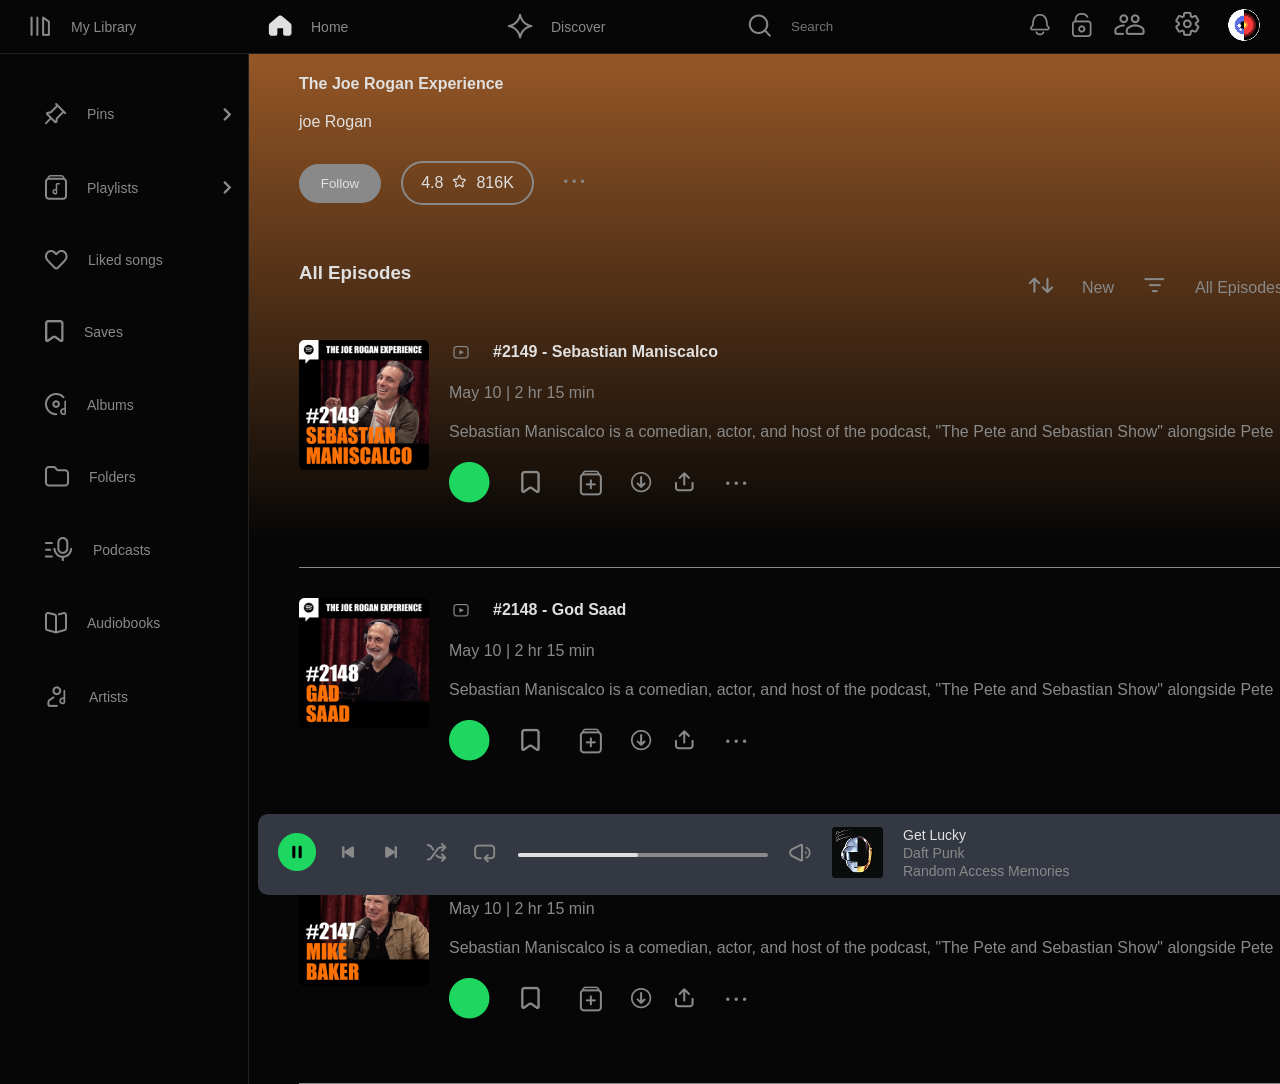
==== commit a39a498d: "Fix background color issue by adding gradient to body" ====
--- a/GAMOCDA/index.html
+++ b/GAMOCDA/index.html
@@ -55,7 +55,7 @@
         </div>
       </section>
     </header>
-    <main class="main">
+    <main class="web">
       <aside class="aside">
         <div class="aside-container">
           <div>
@@ -126,667 +126,348 @@
       </aside>
       <!-- მთავარი სექცია -->
       <section class="main-section">
-        <!-- მთავარი სექციის ზედა ღილაკების კონტეინერი -->
-        <section class="search-bar-mobile-container">
-          <div >
-            <form action="#">
-              <input class="search-bar-mobile" type="text" placeholder="  What do you want to play?" name="search"/>
-              <img class="search-bar-mobile-icon" src="./assets/search-icon.png" alt="search icon" />
-            </form>
-          </div>
-            <div class="camera-icon-container">
-              <img src="./assets/main-icons/Group 86.png">
-            </div>
-        </section>
-        
         <section class="main-section-top">
-          <div>
-            <button class="main-section-top-button1" type="button">All</button>
-            <button class="main-section-top-button2" type="button">
-              Music
-            </button>
-            <button class="main-section-top-button3" type="button">
-              Podcasts
-            </button>
-            <button class="main-section-top-button4" type="button">
-              Audiobooks
-            </button>
-          </div>
-          <div>
-            <img src="./assets/main-icons/Group 106.png" />
-          </div>
-        </section>
-        <section class="mobile-artist-section">
-      <div class="mobile-artist-box">
-        <div>
-          <img src="./assets/footer-icons/Rectangle 6.png" alt="artists icon">
-        </div>
-        <div>
-          <p>Get Lucky feat...</p>
-          <p>Daft Punk</p>
-        </div>
-     </div>
-          <div class="mobile-artist-box">
-            <div>
-          <img src="./assets/footer-icons/Rectangle 6.png" alt="artists icon">
-        </div>
-        <div>
-          <p>Get Lucky feat...</p>
-          <p>Daft Punk</p>
-        </div>
-          </div>
-          <div class="mobile-artist-box">
-            <div>
-          <img src="./assets/footer-icons/Rectangle 6.png" alt="artists icon">
-        </div>
-        <div>
-          <p>Get Lucky feat...</p>
-          <p>Daft Punk</p>
-        </div>
-          </div>
-          <div class="mobile-artist-box">
-            <div>
-          <img src="./assets/footer-icons/Rectangle 6.png" alt="artists icon">
-        </div>
-        <div>
-          <p>Get Lucky feat...</p>
-          <p>Daft Punk</p>
-        </div>
-          </div>
-          <div class="mobile-artist-box">
-            <div>
-          <img src="./assets/footer-icons/Rectangle 6.png" alt="artists icon">
-        </div>
-        <div>
-          <p>Get Lucky feat...</p>
-          <p>Daft Punk</p>
-        </div>
-          </div>
-          <div class="mobile-artist-box">
-            <div>
-          <img src="./assets/footer-icons/Rectangle 6.png" alt="artists icon">
-        </div>
-        <div>
-          <p>Get Lucky feat...</p>
-          <p>Daft Punk</p>
-        </div>
-          </div>
-        </section>
-        <!-- ალბომების ნაწილი made for you -->
-        <section class="album-container">
-          <section class="album-container-top">
-            <div>
-              <h2>Made for you</h2>
-            </div>
-            <div class="album-container-icons">
-              <div>
-                <img
-                  src="./assets/main-icons/left-arrow.png"
-                  alt="left arrow icon"
-                />
-              </div>
-              <div>
-                <img
-                  src="./assets/main-icons/right-arrow.png"
-                  alt="right arrow icon"
-                />
-              </div>
-              <div>
-                <img  src="./assets/main-icons/dots.png" alt="dots icon" />
-              </div>
-            </div>
-          </section>
-          <!-- made for you ალბომების სექცია -->
-          <section class="album-container-albums">
-            <div class="album">
-              <img
-                src="./assets/main-pictures/Frame 124.png"
-                alt="discovery weekly"
-              />
-              <div class="album-text">
-                <h4>Discover Weekly</h4>
-                <h4>50</h4>
-              </div>
-              <p>Your weekly mixtape of fresh music.</p>
-            </div>
-            <div class="album">
-              <img
-                src="./assets/main-pictures/Frame 124 (1).png"
-                alt="daily mix 1"
-              />
-              <div class="album-text">
-                <h4>Daily mix 1</h4>
-                <h4>50</h4>
-              </div>
-              <p>Linkin Park, System Of A Down, Coal Chamber...</p>
-            </div>
-            <div class="album">
-              <img
-                src="./assets/main-pictures/Frame 124 (2).png"
-                alt="daily mix 2"
-              />
-              <div class="album-text">
-                <h4>Daily mix 2</h4>
-                <h4>50</h4>
-              </div>
-              <p>Avril Lavigne, Lorde, Charli XCX and more</p>
-            </div>
-            <div class="album">
-              <img
-                src="./assets/main-pictures/Frame 124 (3).png"
-                alt="daily mix 3"
-              />
-              <div class="album-text">
-                <h4>Daily mix 3</h4>
-                <h4>50</h4>
-              </div>
-              <p>The Strokes, Martin Garrix, MGMT and more</p>
-            </div>
-            <div class="album">
-              <img
-                src="./assets/main-pictures/Frame 124 (4).png"
-                alt="daily mix 4"
-              />
-              <div class="album-text">
-                <h4>Daily mix 4</h4>
-                <h4>50</h4>
-              </div>
-              <p>Chuck Berry, Elvis Presley, Roy Orbison and more</p>
-            </div>
-            <div class="album">
-              <img
-                src="./assets/main-pictures/Frame 124 (5).png"
-                alt="daily mix 6"
-              />
-              <div class="album-text">
-                <h4>Daily mix 6</h4>
-                <h4>50</h4>
-              </div>
-              <p>Frank Sinatra, Gerhard Trede, Dean Martin and more</p>
-            </div>
-            <div class="album">
-              <img
-                src="./assets/main-pictures/Frame 124 (6).png"
-                alt="nirvana"
-              />
-              <div class="album-text">
-                <h4>Nirvana Radio</h4>
-                <h4>50</h4>
-              </div>
-              <p>The Strokes, Martin Garrix, MGMT and more</p>
-            </div>
-            <div class="album">
-              <img
-                src="./assets/main-pictures/Frame 124 (7).png"
-                alt="fall out boy"
-              />
-              <div class="album-text">
-                <h4>Fall Out Boy Ra...</h4>
-                <h4>50</h4>
-              </div>
-              <p>With Panic! At The Disco, The All-American Rejects,...</p>
-            </div>
-          </section>
-        </section>
-        <!-- Your top mixes სექცია -->
-        <section class="album-container">
-          <section class="album-container-top">
-            <div>
-              <h2>Your top mixes</h2>
-            </div>
-            <div class="album-container-icons">
-              <div>
-                <img
-                  src="./assets/main-icons/left-arrow.png"
-                  alt="left arrow icon"
-                />
-              </div>
-              <div>
-                <img
-                  src="./assets/main-icons/right-arrow.png"
-                  alt="right arrow icon"
-                />
-              </div>
-              <div>
-                <img src="./assets/main-icons/dots.png" alt="dots icon" />
-              </div>
-            </div>
-          </section>
-
-          <section class="album-container-albums">
-            <div class="album">
-              <img
-                src="./assets/main-pictures/Frame 124 (8).png"
-                alt="discovery weekly"
-              />
-              <div class="album-text">
-                <h4>Rock mix</h4>
-                <h4>50</h4>
-              </div>
-              <p>Red Hot Chili Peppers, R.E.M., Guns N’ Roses...</p>
-            </div>
-            <div class="album">
-              <img
-                src="./assets/main-pictures/Frame 124 (9).png"
-                alt="daily mix 1"
-              />
-              <div class="album-text">
-                <h4>Chill Mix</h4>
-                <h4>50</h4>
-              </div>
-              <p>MF DOOM, Daft Punk, The Chainsmokers, and more</p>
-            </div>
-            <div class="album">
-              <img
-                src="./assets/main-pictures/Frame 124 (10).png"
-                alt="daily mix 2"
-              />
-              <div class="album-text">
-                <h4>Pop Mix</h4>
-                <h4>50</h4>
-              </div>
-              <p>Red Hot Chili Peppers, R.E.M., Guns N’ Roses...</p>
-            </div>
-            <div class="album">
-              <img
-                src="./assets/main-pictures/Frame 124 (11).png"
-                alt="daily mix 3"
-              />
-              <div class="album-text">
-                <h4>Daft Punk Mix</h4>
-                <h4>50</h4>
-              </div>
-              <p>Daft Punk, MGMT, Muse, and more</p>
-            </div>
-            <div class="album">
-              <img
-                src="./assets/main-pictures/Frame 124 (12).png"
-                alt="daily mix 4"
-              />
-              <div class="album-text">
-                <h4>Happy Mix</h4>
-                <h4>50</h4>
-              </div>
-              <p>The Turtles, Van Morrison, ABBA and more</p>
-            </div>
-            <div class="album">
-              <img
-                src="./assets/main-pictures/Frame 124 (13).png"
-                alt="daily mix 6"
-              />
-              <div class="album-text">
-                <h4>David Bowie Mix</h4>
-                <h4>50</h4>
-              </div>
-              <p>Soft Cell, The Who and The Clash</p>
-            </div>
-            <div class="album">
-              <img
-                src="./assets/main-pictures/Frame 124 (14).png"
-                alt="nirvana"
-              />
-              <div class="album-text">
-                <h4>Upbeat Mix</h4>
-                <h4>50</h4>
-              </div>
-              <p>Kylie Minogue, Charli XCX, Cage The Elephant and...</p>
-            </div>
-            <div class="album">
-              <img
-                src="./assets/main-pictures/Frame 124 (15).png"
-                alt="fall out boy"
-              />
-              <div class="album-text">
-                <h4>60s Mix</h4>
-                <h4>50</h4>
-              </div>
-              <p>Chuck Berry, Skeeter David, Van Morrison and...</p>
-            </div>
-          </section>
-        </section>
-        <!-- your favourite artists სექცია -->
-        <section class="album-container">
-          <section class="album-container-top">
-            <div>
-              <h2>Your favorite artists</h2>
-            </div>
-            <div class="album-container-icons">
-              <div>
-                <img
-                  src="./assets/main-icons/left-arrow.png"
-                  alt="left arrow icon"
-                />
-              </div>
-              <div>
-                <img
-                  src="./assets/main-icons/right-arrow.png"
-                  alt="right arrow icon"
-                />
-              </div>
-              <div>
-                <img src="./assets/main-icons/dots.png" alt="dots icon" />
-              </div>
-            </div>
-          </section>
-          <!-- your favourite artists სექცია -->
-          <section class="album-container-albums your-favourite-artists">
-            <div class="artists">
-              <img
-                src="./assets/main-pictures/guns-n-roses.png"
-                alt="guns-n-roses"
-              />
-              <h4>Guns and Roses</h4>
-            </div>
-
-            <div class="artists">
-              <img src="./assets/main-pictures/daft-punk.png" alt="duft-punk" />
-              <h4>Daft Punk</h4>
-            </div>
-            <div class="artists">
-              <img
-                src="./assets/main-pictures/david-bowie.png"
-                alt="david-bowie"
-              />
-              <h4>David Bowie</h4>
+          <section>
+            <h1>The Joe Rogan Experience</h1>
+            <p>joe Rogan</p>
+            <div class="button-section-top">
+              <button class="follow-button" type="button">Follow</button>
+              <div class="rating-badge">
+                <p>4.8</p>
+                <div>
+                  <img src="./assets/main-icons/Star 2.png" alt="star icon" />
+                </div>
+                <p>816K</p>
+              </div>
+              <div>
+                <img src="./assets/footer-icons/icons big (6).png" />
+              </div>
             </div>
           </section>
         </section>
         <section>
-          <section class="album-container">
-            <section class="album-container-top">
-              <div>
-                <h2>Recent Searches</h2>
-              </div>
-              <div class="album-container-icons">
-                <div>
-                  <img src="./assets/main-icons/dots.png" alt="dots icon" />
-                </div>
-              </div>
-            </section>
-            <!-- your favourite artists სექცია -->
-            <section class="album-container-albums your-favourite-artists">
-              <div class="artists">
+          <div class="all-episodes-container">
+            <h3>All Episodes</h3>
+            <div class="all-episodes-container-icons">
+              <div>
                 <img
-                  src="./assets/main-pictures/daft-punk.png"
-                  alt="duft-punk"
+                  src="./assets/main-icons/icons big (7).png"
+                  alt="up and down icon"
                 />
-                <h4>Daft Punk</h4>
+              </div>
+              <p>New</p>
+              <div>
                 <img
-                  class="close-icon"
-                  src="./assets/main-icons/icons big (4).png"
-                  alt="close button icon"
+                  src="./assets/main-icons/icons big (8).png"
+                  alt="upside down piramid icon"
                 />
               </div>
-              <div class="artists">
-                <img
-                  src="./assets/main-pictures/david-bowie.png"
-                  alt="david-bowie"
-                />
-                <h4>David Bowie</h4>
-                <img
-                  class="close-icon"
-                  src="./assets/main-icons/icons big (4).png"
-                  alt="close button icon"
-                />
-              </div>
-              <div class="muse">
-                <img src="./assets/main-pictures/muse.png" alt="guns-n-roses" />
-                <h4>Black Holes...</h4>
-                <p>muse</p>
-                <img
-                  class="close-icon"
-                  src="./assets/main-icons/icons big (4).png"
-                  alt="close button icon"
-                />
-                <img
-                  class="rectangle"
-                  src="./assets/main-pictures/Rectangle 8.png"
-                  alt="Rectangle"
-                />
-              </div>
-            </section>
+              <p>All Episodes</p>
+              <div>
+                <img src="./assets/main-icons/Ellipse 11.png" alt="loop icon" />
+              </div>
+            </div>
+          </div>
+          <section>
+            <div class="joe-rogan-experience-episodes">
+              <div>
+                <img src="./assets/main-pictures/Frame 8 (2).png" />
+              </div>
+              <div class="episodes-text">
+                <div class="episode-name">
+                  <img src="./assets/main-icons/icons.png" />
+                  <h4>#2149 - Sebastian Maniscalco</h4>
+                </div>
+                <div>
+                  <p>May 10 | 2 hr 15 min</p>
+                </div>
+                <div>
+                  <p>
+                    Sebastian Maniscalco is a comedian, actor, and host of the
+                    podcast, "The Pete and Sebastian Show" alongside Pete
+                    Correale. Watch his latest TV series, “Bookie” on Max. Catch
+                    his highly anticipated 2024 tour, “It Ain’t Right,” this
+                    coming July.www.sebastianlive.com Learn more about your ad
+                    choices. Visit podcastchoices.com/adchoices
+                  </p>
+                </div>
+                <div class="episode-bottom-icons">
+                  <div>
+                    <img
+                      src="./assets/main-icons/Ellipse 1.png"
+                      alt="pause button"
+                    />
+                  </div>
+                  <div>
+                    <img
+                      src="./assets/main-icons/icons big (9).png"
+                      alt="save icon"
+                    />
+                  </div>
+                  <div>
+                    <img
+                      src="./assets/main-icons/icons big (10).png"
+                      alt="add icon"
+                    />
+                  </div>
+                  <div>
+                    <img
+                      src="./assets/main-icons/Group 3 (1).png"
+                      alt="arrow down icon"
+                    />
+                  </div>
+                  <div>
+                    <img
+                      src="./assets/main-icons/Frame 6.png"
+                      alt="upload icon"
+                    />
+                  </div>
+                  <div>
+                    <img
+                      src="./assets/footer-icons/icons big (6).png"
+                      alt="dots icon"
+                    />
+                  </div>
+                </div>
+              </div>
+            </div>
+            <div class="joe-rogan-experience-episodes">
+              <div>
+                <img src="./assets/main-pictures/Frame 65.png" />
+              </div>
+              <div class="episodes-text">
+                <div class="episode-name">
+                  <img src="./assets/main-icons/icons.png" />
+                  <h4>#2148 - God Saad</h4>
+                </div>
+                <div>
+                  <p>May 10 | 2 hr 15 min</p>
+                </div>
+                <div>
+                  <p>
+                    Sebastian Maniscalco is a comedian, actor, and host of the
+                    podcast, "The Pete and Sebastian Show" alongside Pete
+                    Correale. Watch his latest TV series, “Bookie” on Max. Catch
+                    his highly anticipated 2024 tour, “It Ain’t Right,” this
+                    coming July.www.sebastianlive.com Learn more about your ad
+                    choices. Visit podcastchoices.com/adchoices
+                  </p>
+                </div>
+                <div class="episode-bottom-icons">
+                  <div>
+                    <img
+                      src="./assets/main-icons/Ellipse 1.png"
+                      alt="pause button"
+                    />
+                  </div>
+                  <div>
+                    <img
+                      src="./assets/main-icons/icons big (9).png"
+                      alt="save icon"
+                    />
+                  </div>
+                  <div>
+                    <img
+                      src="./assets/main-icons/icons big (10).png"
+                      alt="add icon"
+                    />
+                  </div>
+                  <div>
+                    <img
+                      src="./assets/main-icons/Group 3 (1).png"
+                      alt="arrow down icon"
+                    />
+                  </div>
+                  <div>
+                    <img
+                      src="./assets/main-icons/Frame 6.png"
+                      alt="upload icon"
+                    />
+                  </div>
+                  <div>
+                    <img
+                      src="./assets/footer-icons/icons big (6).png"
+                      alt="dots icon"
+                    />
+                  </div>
+                </div>
+              </div>
+            </div>
+            <div class="joe-rogan-experience-episodes">
+              <div>
+                <img src="./assets/main-pictures/Frame 8 (3).png" />
+              </div>
+              <div class="episodes-text">
+                <div class="episode-name">
+                  <img src="./assets/main-icons/icons.png" />
+                  <h4>#2147 - Mike Baker</h4>
+                </div>
+                <div>
+                  <p>May 10 | 2 hr 15 min</p>
+                </div>
+                <div>
+                  <p>
+                    Sebastian Maniscalco is a comedian, actor, and host of the
+                    podcast, "The Pete and Sebastian Show" alongside Pete
+                    Correale. Watch his latest TV series, “Bookie” on Max. Catch
+                    his highly anticipated 2024 tour, “It Ain’t Right,” this
+                    coming July.www.sebastianlive.com Learn more about your ad
+                    choices. Visit podcastchoices.com/adchoices
+                  </p>
+                </div>
+                <div class="episode-bottom-icons">
+                  <div>
+                    <img
+                      src="./assets/main-icons/Ellipse 1.png"
+                      alt="pause button"
+                    />
+                  </div>
+                  <div>
+                    <img
+                      src="./assets/main-icons/icons big (9).png"
+                      alt="save icon"
+                    />
+                  </div>
+                  <div>
+                    <img
+                      src="./assets/main-icons/icons big (10).png"
+                      alt="add icon"
+                    />
+                  </div>
+                  <div>
+                    <img
+                      src="./assets/main-icons/Group 3 (1).png"
+                      alt="arrow down icon"
+                    />
+                  </div>
+                  <div>
+                    <img
+                      src="./assets/main-icons/Frame 6.png"
+                      alt="upload icon"
+                    />
+                  </div>
+                  <div>
+                    <img
+                      src="./assets/footer-icons/icons big (6).png"
+                      alt="dots icon"
+                    />
+                  </div>
+                </div>
+              </div>
+            </div>
           </section>
-        </section>
-        <section class="browse-all-container">
-          <section class="browse-all-container">
-            <h2>Browse all</h2>
-            
-          <section>
-            <section class="album-container-top">
-              <h4>Discover</h4>
-              <div class="album-container-icons"">
-                <div>
-                  <img
-                    src="./assets/main-icons/left-arrow.png"
-                    alt="left arrow icon"
-                  />
-                </div>
-                <div>
-                  <img
-                    src="./assets/main-icons/right-arrow.png"
-                    alt="right arrow icon"
-                  />
-                </div>
-              </div>
-            </section>
-            <section class="album-container-albums album-container-albums-mobile">
-            <div class="album album-mobile">
-              <img
-                src="./assets/main-pictures/Frame 95.png"
-                alt="rock mix"
-              />
-            </div>
-            <div class="album album-mobile">
-              <img
-                src="./assets/main-pictures/Frame 97.png"
-                alt="new releses"
-              />
-            </div>
-            <div class="album album-mobile">
-              <img
-                src="./assets/main-pictures/Frame 98.png"
-                alt="spotify classics"
-              />
-            </div>
-            <div class="album album-mobile">
-              <img
-                src="./assets/main-pictures/Frame 99.png"
-                alt="charts"
-              />
-            </div>
-            <div class="album album-mobile">
-              <img
-                src="./assets/main-pictures/Frame 100.png"
-                alt="trending"
-              />
-            </div>
-            <div class="album album-mobile">
-              <img
-                src="./assets/main-pictures/Frame 101.png"
-                alt="doscover"
-              />
-            </div>
-            <div class="album album-mobile">
-              <img
-                src="./assets/main-pictures/Frame 102 (1).png"
-                alt="spotify singles"
-              />
-            </div>
-            <div class="album album-mobile">
-              <img
-                src="./assets/main-pictures/Frame 96.png"
-                alt="decades"
-              />
-             </div>
-           </section>
-          </section>
-          <section>
-            <section class="album-container-top">
-              <h4>Genres</h4>
-              <div class="album-container-icons"">
-                <div>
-                  <img
-                    src="./assets/main-icons/left-arrow.png"
-                    alt="left arrow icon"
-                  />
-                </div>
-                <div>
-                  <img
-                    src="./assets/main-icons/right-arrow.png"
-                    alt="right arrow icon"
-                  />
-                </div>
-              </div>
-            </section>
-            <section class="album-container-albums album-container-albums-mobile">
-            <div class="album album-mobile">
-              <img
-                src="./assets/main-pictures/Frame 95 (1).png"
-                alt="pop"
-              />
-            </div>
-            <div class="album album-mobile">
-              <img
-                src="./assets/main-pictures/Frame 97 (1).png"
-                alt="country"
-              />
-            </div>
-            <div class="album album-mobile">
-              <img
-                src="./assets/main-pictures/Frame 98 (1).png"
-                alt="hip-hop"
-              />
-            </div>
-            <div class="album album-mobile">
-              <img
-                src="./assets/main-pictures/Frame 99 (1).png"
-                alt="Rock"
-              />
-            </div>
-            <div class="album album-mobile">
-              <img
-                src="./assets/main-pictures/Frame 100 (1).png"
-                alt="indie"
-              />
-            </div>
-            <div class="album album-mobile">
-              <img
-                src="./assets/main-pictures/Frame 101 (1).png"
-                alt="punk"
-              />
-            </div>
-            <div class="album album-mobile">
-              <img
-                src="./assets/main-pictures/Frame 102 (2).png"
-                alt="metal"
-              />
-            </div>
-            <div class="album album-mobile">
-              <img
-                src="./assets/main-pictures/Frame 96 (1).png"
-                alt="instrumental"
-              />
-             </div>
-           </section>
-          </section>
+          <section class="about-container">
+            <img src="./assets/main-pictures/image 15.png" />
+            <h3>About</h3>
+            <p>The official podcast of comedian Joe Rogan.</p>
+            <div>
+              <button>Comedy</button>
+              <button>Culture</button>
+              <button>Society</button>
+            </div>
           </section>
         </section>
       </section>
     </main>
     <footer class="footer">
-           <section class="control-bar">
-      <div class="control-bar-left">
-        <div class="footer-icon" >
-          <img src="./assets/footer-icons/icons big (5).png" alt="pause icon">
-        </div>
-        <div class="footer-icon" >
-          <img src="./assets/footer-icons/Frame 3 (1).png" alt="skip back icon">
-        </div>
-        <div class="footer-icon" >
-          <img src="./assets/footer-icons/Frame 3 (2).png" alt="skip forward icon">
-        </div>
-        <div class="footer-icon" >
-          <img src="./assets/footer-icons/Frame 3 (3).png" alt="shuffle icon">
-        </div>
-        <div class="footer-icon" >
-          <img src="./assets/footer-icons/Frame 4 (1).png" alt="loop icon">
-        </div>
-        <div class="player">
-          <span>2:23</span>
-          <div class="player-bar">
-            <div class="player-bar-fill"></div>
-          </div>
-          <span>4:45</span>
-        </div>
-        <div class="footer-icon" >
-          <img src="./assets/footer-icons/Frame 4 (2).png" alt="volime button icon">
-        </div>
-        <div>
-          <img src="./assets/footer-icons/Rectangle 6.png" alt="artists icon">
-        </div>
-        <div>
-          <p class="mobile-text-scroll">Get Lucky <span class="text-scroll">(feat. Pharrell Williams and Nile Rodgers)</span></p>
-          <p>Daft Punk</p>
-          <p>Random Access Memories</p>
-        </div>
-      </div>
-      <div class="control-bar-right">
-        <div>
-          <img src="./assets/footer-icons/Vector 9 (1).png" alt="heart icon">
-        </div>
-        <div>
-          <img src="./assets/footer-icons/Group 34 (1).png" alt="add icon">
-        </div>
-        <div>
-          <img src="./assets/footer-icons/Group 60.png" alt="list icon">
-        </div>
-        <div>
-          <img src="./assets/footer-icons/Frame 4 (3).png" alt="list icon">
-        </div>
-        <div>
-          <img src="./assets/main-icons/dots.png" alt="dots icon">
-        </div>
-        <div>
-          <img src="./assets/footer-icons/Vector 43.png" alt="line">
-        </div>
-        <div>
-          <img src="./assets/footer-icons/image 19.png" alt="DJ icon">
-        </div>
-        <div>
-          <img src="./assets/footer-icons/Frame 5 (3).png" alt="hamburger menu icon">
-        </div>
-        <div>
-          <img src="./assets/footer-icons/Polygon 1.png" alt="pause button">
-        </div>
-      </div>
+      <section class="control-bar">
+        <div class="control-bar-left">
+          <div class="footer-icon">
+            <img
+              src="./assets/footer-icons/icons big (5).png"
+              alt="pause icon"
+            />
+          </div>
+          <div class="footer-icon">
+            <img
+              src="./assets/footer-icons/Frame 3 (1).png"
+              alt="skip back icon"
+            />
+          </div>
+          <div class="footer-icon">
+            <img
+              src="./assets/footer-icons/Frame 3 (2).png"
+              alt="skip forward icon"
+            />
+          </div>
+          <div class="footer-icon">
+            <img
+              src="./assets/footer-icons/Frame 3 (3).png"
+              alt="shuffle icon"
+            />
+          </div>
+          <div class="footer-icon">
+            <img src="./assets/footer-icons/Frame 4 (1).png" alt="loop icon" />
+          </div>
+          <div class="player">
+            <span>2:23</span>
+            <div class="player-bar">
+              <div class="player-bar-fill"></div>
+            </div>
+            <span>4:45</span>
+          </div>
+          <div class="footer-icon">
+            <img
+              src="./assets/footer-icons/Frame 4 (2).png"
+              alt="volime button icon"
+            />
+          </div>
+          <div>
+            <img
+              src="./assets/footer-icons/Rectangle 6.png"
+              alt="artists icon"
+            />
+          </div>
+          <div>
+            <p class="mobile-text-scroll">
+              Get Lucky
+              <span class="text-scroll"
+                >(feat. Pharrell Williams and Nile Rodgers)</span
+              >
+            </p>
+            <p>Daft Punk</p>
+            <p>Random Access Memories</p>
+          </div>
+        </div>
+        <div class="control-bar-right">
+          <div>
+            <img
+              src="./assets/footer-icons/Vector 9 (1).png"
+              alt="heart icon"
+            />
+          </div>
+          <div>
+            <img src="./assets/footer-icons/Group 34 (1).png" alt="add icon" />
+          </div>
+          <div>
+            <img src="./assets/footer-icons/Group 60.png" alt="list icon" />
+          </div>
+          <div>
+            <img src="./assets/footer-icons/Frame 4 (3).png" alt="list icon" />
+          </div>
+          <div>
+            <img
+              src="./assets/footer-icons/icons big (6).png"
+              alt="dots icon"
+            />
+          </div>
+          <div>
+            <img src="./assets/footer-icons/Vector 43.png" alt="line" />
+          </div>
+          <div>
+            <img src="./assets/footer-icons/image 19.png" alt="DJ icon" />
+          </div>
+          <div>
+            <img
+              src="./assets/footer-icons/Frame 5 (3).png"
+              alt="hamburger menu icon"
+            />
+          </div>
+          <div>
+            <img src="./assets/footer-icons/Polygon 1.png" alt="pause button" />
+          </div>
+        </div>
       </section>
     </footer>
   </body>
 </html>
-              
-
-          
-          
-
-
-
-
-
-
-
-
-
-              
-
-
-
-
-
-
-              
-              
-              
-              
-              
-
-          
--- a/GAMOCDA/css/styles.css
+++ b/GAMOCDA/css/styles.css
@@ -1,9 +1,10 @@
 .web {
-  display: flex;
-  flex-direction: column;
-  align-items: center;
-  width: 100vw;
-  height: 100vh;
+  height: 100%;
+}
+
+.body {
+  background: linear-gradient(to top, rgb(6, 6, 6) 50%, rgb(165, 96, 42));
+  min-height: 100vh;
 }
 
 @media (max-width: 768px) {
@@ -48,11 +49,12 @@
   width: 100%;
   background-color: rgb(6, 6, 6);
   border-bottom: 1px solid rgb(32, 32, 32);
+  z-index: 1000;
 }
 
 .header-left {
   display: flex;
-  gap: 100px;
+  gap: 30px;
   margin-left: 20px;
 }
 .header-left .people-icon:last-child {
@@ -72,8 +74,13 @@
   outline: none;
 }
 
+.header-left input:hover {
+  background-color: rgba(32, 32, 32, 0.5);
+}
+
 .header-left div {
   display: flex;
+  width: 210px;
   align-items: center;
   gap: 10px;
   color: rgb(137, 137, 137);
@@ -83,6 +90,11 @@
   letter-spacing: 3%;
 }
 
+.header-left div:hover {
+  background-color: rgba(32, 32, 32, 0.5);
+  border-radius: 4px;
+}
+
 .header-right {
   display: flex;
   align-items: center;
@@ -90,47 +102,6 @@
   margin-right: 20px;
 }
 
-@media (max-width: 768px) {
-  .header {
-    position: fixed;
-    bottom: 0;
-    display: flex;
-    align-items: center;
-    text-align: center;
-    width: 410px;
-    height: 95px;
-    background: linear-gradient(to top, rgb(6, 6, 6) 50%, rgba(17, 17, 17, 0));
-  }
-  .header-left {
-    display: flex;
-    gap: 30px;
-    align-items: center;
-    padding-left: 10px;
-  }
-  .header-left .people-icon {
-    display: inline;
-    text-align: center;
-  }
-  .header-left .people-icon:last-child {
-    display: inline;
-  }
-  .header-left .people-icon:last-child p {
-    position: relative;
-    top: 8px;
-  }
-  .header-left span {
-    display: none;
-  }
-  .header-left .search {
-    display: inline;
-  }
-  .header-right {
-    display: none;
-  }
-  .header-left input {
-    display: none;
-  }
-}
 .aside {
   position: fixed;
   width: 248px;
@@ -148,6 +119,8 @@
   padding-bottom: 30px;
   display: flex;
   align-items: center;
+  padding-left: 20px;
+  padding-top: 20px;
   gap: 20px;
   color: rgb(137, 137, 137);
   font-weight: 400;
@@ -156,6 +129,11 @@
   letter-spacing: 3%;
 }
 
+.aside-container div:hover {
+  background-color: rgba(32, 32, 32, 0.5);
+  border-radius: 10px;
+}
+
 .aside-arrow-right-icon1 {
   margin-left: 84px;
 }
@@ -164,358 +142,121 @@
   margin-left: 60px;
 }
 
-@media (max-width: 768px) {
-  .aside {
-    display: none;
-  }
-}
-.main {
-  display: flex;
-  width: 100%;
+.main-section {
   height: 100%;
-}
-
-.main-section {
   display: flex;
   flex-direction: column;
-  flex: 1;
-  background-color: rgb(6, 6, 6);
+  background: linear-gradient(to top, rgb(6, 6, 6) 50%, rgb(165, 96, 42));
   padding-top: 75px;
-  border: 1px solid rgb(32, 32, 32);
+  border-left: 1px solid rgb(32, 32, 32);
   padding-right: 40px;
-  padding-left: 20px;
+  padding-left: 50px;
   margin-left: 248px;
+  color: rgb(224, 224, 224);
 }
 
 .main-section-top {
-  display: flex;
+  width: 472px;
+}
+.main-section-top h1 {
+  margin-bottom: 20px;
+}
+.main-section-top .follow-button {
+  width: 82px;
+  height: 39px;
+  border-radius: 44px;
+  border: 2px solid rgb(137, 137, 137);
+  background-color: rgb(137, 137, 137);
+  color: rgb(224, 224, 224);
+}
+.main-section-top .button-section-top {
+  display: flex;
+  gap: 20px;
+  align-items: center;
+  margin-top: 30px;
+}
+.main-section-top .rating-badge {
+  display: flex;
+  align-items: center;
+  justify-content: center;
+  gap: 10px;
+  width: 133px;
+  height: 44px;
+  border-radius: 44px;
+  border: 2px solid rgb(137, 137, 137);
+  background-color: none;
+  color: rgb(224, 224, 224);
+}
+
+.all-episodes-container {
+  display: flex;
+  width: 1027px;
   justify-content: space-between;
   align-items: center;
-  height: 59px;
-  gap: 10px;
-}
-
-.mobile-artist-section {
-  display: none;
-}
-
-.search-bar-mobile-container {
-  display: none;
-}
-
-.main-section-top-button1 {
-  width: 48px;
-  height: 35px;
-  border-radius: 8px;
-  background-color: rgba(32, 32, 32, 0.5);
-  font-weight: 400;
-  font-size: 14px;
-  line-height: 100%;
-  letter-spacing: 3%;
-  color: rgb(224, 224, 224);
-}
-
-.main-section-top-button2 {
-  width: 68px;
-  height: 35px;
-  border-radius: 8px;
-  background-color: rgba(32, 32, 32, 0.5);
-  font-weight: 400;
-  font-size: 14px;
-  line-height: 100%;
-  letter-spacing: 3%;
-  color: rgb(224, 224, 224);
-}
-
-.main-section-top-button3 {
-  width: 89px;
-  height: 35px;
-  border-radius: 8px;
-  background-color: rgba(32, 32, 32, 0.5);
-  font-weight: 400;
-  font-size: 14px;
-  line-height: 100%;
-  letter-spacing: 3%;
-  color: rgb(224, 224, 224);
-}
-
-.main-section-top-button4 {
-  width: 107px;
-  height: 35px;
-  border-radius: 8px;
-  background-color: rgba(32, 32, 32, 0.5);
-  font-weight: 400;
-  font-size: 14px;
-  line-height: 100%;
-  letter-spacing: 3%;
-  color: rgb(224, 224, 224);
-}
-
-@media (max-width: 768px) {
-  .main {
-    width: 390px;
-    display: flex;
-    justify-content: center;
-  }
-  .main-section {
-    display: flex;
-    flex-direction: column;
-    flex: 1;
-    background-color: rgb(6, 6, 6);
-    padding-top: 75px;
-    border: 1px solid rgb(32, 32, 32);
-    padding-right: 0px;
-    padding-left: 20px;
-    margin-left: 0px;
-  }
-  .main-section-top {
-    display: flex;
-    justify-content: space-between;
-    align-items: center;
-    height: 51px;
-    gap: 10px;
-    margin-right: 20px;
-  }
-  .main-section-top-button1 {
-    display: none;
-  }
-  .main-section-top-button2 {
-    width: 63px;
-    height: 31px;
-    border-radius: 8px;
-    background-color: rgba(32, 32, 32, 0.5);
-    font-weight: 400;
-    font-size: 12px;
-    line-height: 100%;
-    letter-spacing: 3%;
-    color: rgb(224, 224, 224);
-  }
-  .main-section-top-button3 {
-    width: 80px;
-    height: 31px;
-    border-radius: 8px;
-    background-color: rgba(32, 32, 32, 0.5);
-    font-weight: 400;
-    font-size: 12px;
-    line-height: 100%;
-    letter-spacing: 3%;
-    color: rgb(224, 224, 224);
-  }
-  .main-section-top-button4 {
-    width: 96px;
-    height: 31px;
-    border-radius: 8px;
-    background-color: rgba(32, 32, 32, 0.5);
-    font-weight: 400;
-    font-size: 12px;
-    line-height: 100%;
-    letter-spacing: 3%;
-    color: rgb(224, 224, 224);
-  }
-  .mobile-artist-section {
-    display: grid;
-    grid-template-columns: repeat(2, 1fr);
-    grid-template-rows: repeat(3, 1fr);
-    gap: 10px;
-    padding-right: 20px;
-  }
-  .mobile-artist-section .mobile-artist-box {
-    display: flex;
-    justify-content: center;
-    align-items: center;
-    width: 175px;
-    height: 58px;
-    border-radius: 10px;
-    background-color: rgb(32, 32, 32);
-  }
-  .mobile-artist-section .mobile-artist-box p {
-    color: rgb(224, 224, 224);
-    font-size: 14px;
-    font-weight: 400;
-    line-height: 100%;
-    letter-spacing: 3%;
-    padding-bottom: 5px;
-  }
-  .mobile-artist-section .mobile-artist-box p:last-child {
-    color: rgb(137, 137, 137);
-  }
-  .search-bar-mobile-container {
-    display: flex;
-  }
-  .search-bar-mobile-container .camera-icon-container {
-    position: relative;
-    left: 40px;
-    top: 50px;
-  }
-  .search-bar-mobile {
-    display: flex;
-    position: relative;
-    top: 40px;
-    width: 306px;
-    height: 35px;
-    border-radius: 10px;
-    background-color: rgba(32, 32, 32, 0.5);
-    border: none;
-    color: rgba(137, 137, 137, 0.7);
-  }
-  .search-bar-mobile-icon {
-    position: relative;
-    top: 3px;
-    left: 250px;
-  }
-}
-.album-container {
   margin-top: 30px;
-  height: 311.41px;
-}
-.album-container div h2 {
-  color: rgb(224, 224, 224);
-}
-
-@media (max-width: 768px) {
-  .album-container {
-    width: 390px;
-    overflow: hidden;
-  }
-}
-.album-container-top {
+}
+.all-episodes-container .all-episodes-container-icons {
+  display: flex;
+  align-items: center;
+  gap: 20px;
+  margin-top: 30px;
+}
+.all-episodes-container .all-episodes-container-icons p {
+  color: rgb(137, 137, 137);
+}
+
+.joe-rogan-experience-episodes {
+  display: flex;
+  gap: 20px;
+  width: 1027px;
+  margin-top: 30px;
+  border-bottom: 1px solid rgb(137, 137, 137);
+}
+.joe-rogan-experience-episodes div {
+  margin-bottom: 20px;
+}
+.joe-rogan-experience-episodes div p {
+  overflow: hidden;
+  width: 879px;
+  height: 19px;
+  color: rgb(137, 137, 137);
+}
+.joe-rogan-experience-episodes .episode-name {
+  display: flex;
+  align-items: center;
+  gap: 20px;
+}
+
+.episode-bottom-icons {
+  display: flex;
+  align-items: center;
+  gap: 20px;
+}
+
+.about-container {
+  position: absolute;
+  top: 0;
+  left: 1350px;
+  margin-top: 70px;
+  z-index: 1;
+}
+.about-container button {
+  width: 95px;
+  height: 39px;
+  border-radius: 44px;
+  border: 2px solid rgb(137, 137, 137);
+  color: rgb(137, 137, 137);
+}
+.about-container img {
+  padding-bottom: 10px;
+}
+.about-container P {
   padding-bottom: 20px;
-  display: flex;
-  align-items: center;
-  justify-content: space-between;
-  height: 40.41px;
-}
-
-.album-container-icons {
-  display: flex;
-  gap: 20px;
-}
-
-.album-container-albums {
-  display: grid;
-  grid-template-columns: repeat(8, 1fr);
-  grid-template-rows: repeat(1, 1fr);
-  gap: 15px;
-}
-
-.album {
-  width: 160px;
-  height: 253.3px;
-}
-.album h4 {
-  color: rgb(224, 224, 224);
-  padding-top: 5px;
-  font-size: 14px;
-  font-weight: 400;
-  line-height: 100%;
-  letter-spacing: 3%;
-}
-.album p {
-  padding-top: 5px;
-  color: rgb(137, 137, 137);
-  font-size: 12px;
-  font-weight: 400;
-  line-height: 100%;
-  letter-spacing: 3%;
-}
-
-.album-text {
-  display: flex;
-  justify-content: space-between;
-}
-
-.artists {
-  width: 170.13px;
-  height: 253.3px;
-}
-.artists img {
-  width: 170.13px;
-  height: 170.13px;
-  border-radius: 121.85px;
-}
-.artists h4 {
-  display: flex;
-  justify-content: center;
-  color: rgb(224, 224, 224);
-  padding-top: 5px;
-  font-size: 14px;
-  font-weight: 400;
-  line-height: 100%;
-  letter-spacing: 3%;
-}
-.artists .close-icon {
-  width: 40.41px;
-  height: 40.41px;
-  position: relative;
-  left: 130px;
-  bottom: 200px;
-}
-
-.muse .close-icon {
-  width: 40.41px;
-  height: 40.41px;
-  position: relative;
-  left: 140px;
-  bottom: 220px;
-}
-.muse h4 {
-  color: rgb(224, 224, 224);
-  padding-top: 5px;
-  font-size: 14px;
-  font-weight: 400;
-  line-height: 100%;
-  letter-spacing: 3%;
-}
-.muse p {
-  padding-top: 5px;
-  color: rgb(137, 137, 137);
-  font-size: 12px;
-}
-.muse .rectangle {
-  position: relative;
-  top: -280px;
-  left: 10px;
-}
-
-.browse-all-container .album-container-top {
-  padding-bottom: 20px;
-  color: rgb(224, 224, 224);
-}
-
-.browse-all-container h2 {
-  padding-bottom: 40px;
-  color: rgb(224, 224, 224);
-}
-.browse-all-container h4 {
-  padding-bottom: 20px;
-  color: rgb(224, 224, 224);
-  font-size: 18px;
-}
-
-@media (max-width: 768px) {
-  .browse-all-container {
-    display: inline;
-    width: 390px;
-    overflow: hidden;
-  }
-  .album-container-icons {
-    display: none;
-  }
-  .album-container-albums-mobile {
-    display: grid;
-    grid-template-columns: repeat(2, 1fr);
-    grid-template-rows: repeat(4, 1fr);
-    padding-bottom: 20px;
-  }
-  .album-mobile {
-    width: 170px;
-    height: 100px;
-    overflow: hidden;
-    border-radius: 10px;
-  }
-}
+  padding-top: 20px;
+}
+
 .control-bar {
-  width: calc(100% - 280px);
+  width: 1421px;
   margin: 0 10px;
   height: 81px;
   display: flex;
@@ -582,69 +323,4 @@
   border-radius: 2px;
 }
 
-@media (max-width: 768px) {
-  .control-bar {
-    width: 390px;
-    margin: 0 10px;
-    height: 81px;
-    display: flex;
-    position: fixed;
-    bottom: 53px;
-    left: 49%;
-    transform: translate(-50%, -50%);
-    border-radius: 10px;
-    justify-content: space-between;
-    align-items: center;
-    background-color: rgb(51, 56, 66);
-    z-index: 1;
-  }
-  .control-bar-left {
-    display: flex;
-    align-items: center;
-    padding-left: 20px;
-    gap: 20px;
-  }
-  .control-bar-left div {
-    display: none;
-  }
-  .control-bar-left div span {
-    display: inline;
-  }
-  .control-bar-left div .mobile-text-scroll {
-    width: 220px;
-    overflow: hidden;
-    white-space: nowrap;
-  }
-  .control-bar-left div .mobile-text-scroll .text-scroll {
-    display: inline-block;
-    animation: scrollText 12s linear infinite;
-  }
-  @keyframes scrollText {
-    from {
-      transform: translateX(-70%);
-    }
-    to {
-      transform: translateX(calc(100% + 50px));
-    }
-  }
-  .control-bar-left div:nth-child(8) {
-    display: inline;
-  }
-  .control-bar-left div:nth-child(9) {
-    display: inline;
-  }
-  .control-bar-left div:nth-child(9) p:last-child {
-    display: none;
-  }
-  .control-bar-right div {
-    display: none;
-  }
-  .control-bar-right div:nth-child(2) {
-    display: inline;
-  }
-  .control-bar-right div:last-child {
-    display: inline;
-  }
-}
-
 /*# sourceMappingURL=styles.css.map */
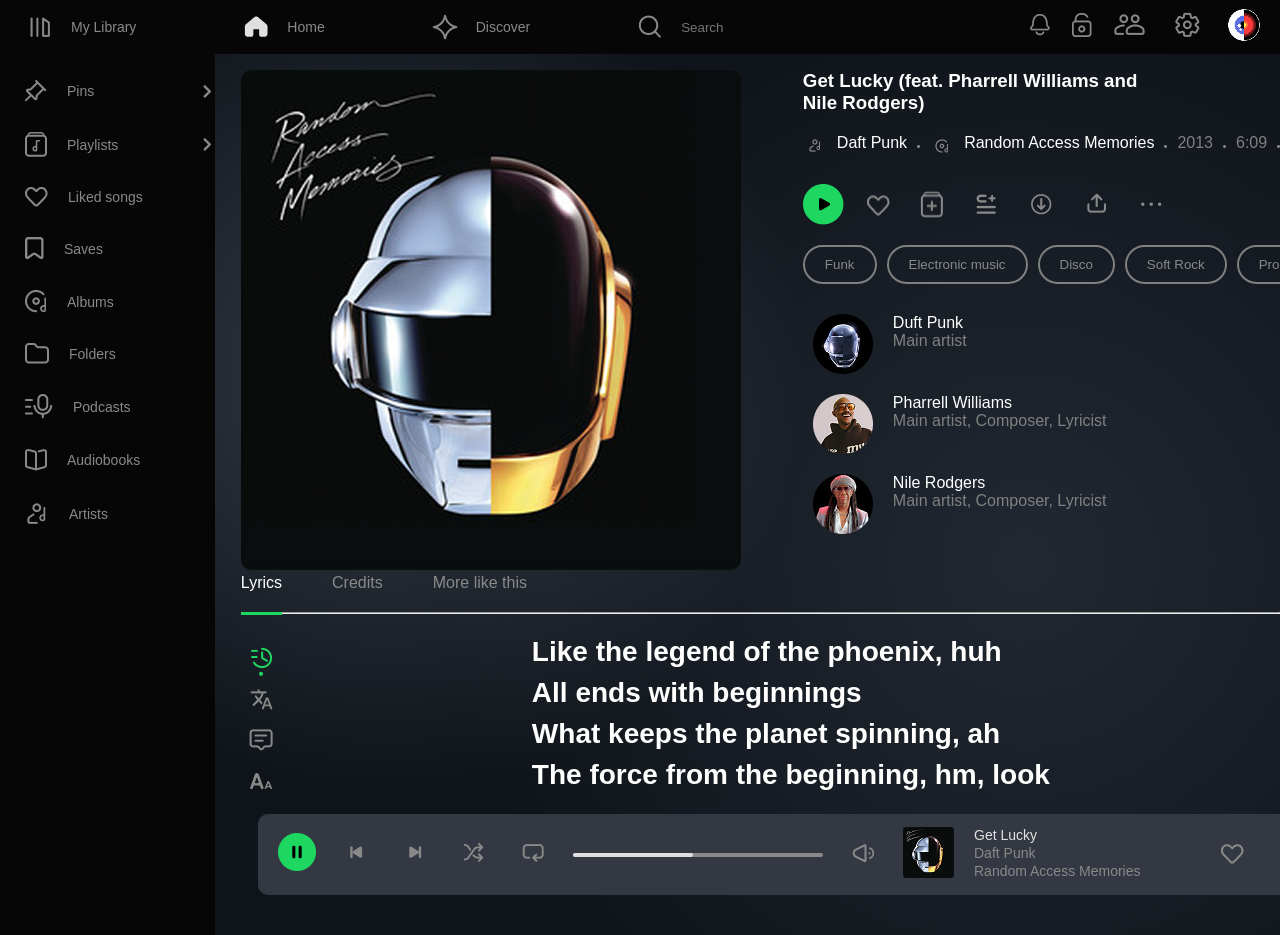
==== commit 36ace6c3: "finished" ====
--- a/GAMOCDA/index.html
+++ b/GAMOCDA/index.html
@@ -1,473 +1,316 @@
-<!doctype html>
-<html lang="en">
-  <head>
-    <meta charset="UTF-8" />
-    <meta name="viewport" content="width=device-width, initial-scale=1.0" />
-    <link href="https://fonts.cdnfonts.com/css/satoshi" rel="stylesheet" />
-    <link rel="stylesheet" href="css/styles.css" />
-    <title>Document</title>
-  </head>
-  <body class="body">
-    <header class="header">
-      <!-- ჰედერის მარცხენა მხარე  -->
-      <section class="header-left">
-        <div class="people-icon">
-          <img src="./assets/library-icon.png" alt="my library" />
-          <p><span>My</span> Library</p>
-        </div>
-        <div class="people-icon">
-          <img src="./assets/home-icon.png" alt="home icon" />
-          <p>Home</p>
-        </div>
-        <div class="people-icon">
-          <img src="./assets/discover-icon.png" alt="discover icon" />
-          <p>Discover</p>
-        </div>
-        <div class="people-icon">
-          <img src="./assets/search-icon.png" alt="search icon" />
-          <form action="#">
-            <input type="text" placeholder="Search" name="search" />
-          </form>
-          <p class="search">Search</p>
-        </div>
-        <div class="people-icon">
-          <img src="./assets/people-icon.png" alt="people icon" />
-          <p>Me</p>
-        </div>
-      </section>
-      <!-- ჰედერის მარჯვენა მხარე -->
-      <section class="header-right">
-        <!-- სურათები დივში ჩავსვი იმიტო რო აიკონები ზომას იცვლიდნენ  -->
-        <div>
-          <img src="./assets/bell-icon.png" alt="bell icon" />
-        </div>
-        <div>
-          <img src="./assets/lock-icon.png" alt="lock icon" />
-        </div>
-        <div>
-          <img src="./assets/people-icon.png" alt="people icon" />
-        </div>
-        <div>
-          <img src="./assets/setting-icon.png" alt="setting icon" />
-        </div>
-        <div>
-          <img src="./assets/Sprite-0002 1.png" alt="sprite-0002 icon" />
-        </div>
-      </section>
-    </header>
-    <main class="web">
-      <aside class="aside">
-        <div class="aside-container">
-          <div>
-            <img src="./assets/aside-icons/pin-icon.png" alt="pins icon" />
-            <p>Pins</p>
-            <img
-              class="aside-arrow-right-icon1"
-              src="./assets/aside-icons/arrow-right.png"
-              alt="arrow right icon"
-            />
-          </div>
-          <div>
-            <img
-              src="./assets/aside-icons/playlists-icon.png"
-              alt="Playlists icon"
-            />
-            <p>Playlists</p>
-            <img
-              class="aside-arrow-right-icon2"
-              src="./assets/aside-icons/arrow-right.png"
-              alt="arrow right icon"
-            />
-          </div>
-          <div>
-            <img
-              src="./assets/aside-icons/liked-songs-icon.png"
-              alt="liked songs icon"
-            />
-            <p>Liked songs</p>
-          </div>
-          <div>
-            <img src="./assets/aside-icons/saves-icon.png" alt="saves icon" />
-            <p>Saves</p>
-          </div>
-          <div>
-            <img src="./assets/aside-icons/albums-icon.png" alt="albums icon" />
-            <p>Albums</p>
-          </div>
-          <div>
-            <img
-              src="./assets/aside-icons/folders-icon.png"
-              alt="folders icon"
-            />
-            <p>Folders</p>
-          </div>
-          <div>
-            <img
-              src="./assets/aside-icons/podcasts-icon.png"
-              alt="podcasts icon"
-            />
-            <p>Podcasts</p>
-          </div>
-          <div>
-            <img
-              src="./assets/aside-icons/audiobooks-icon.png"
-              alt="Audiobooks icon"
-            />
-            <p>Audiobooks</p>
-          </div>
-          <div>
-            <img
-              src="./assets/aside-icons/artists-icon.png"
-              alt="Artists icon"
-            />
-            <p>Artists</p>
-          </div>
-        </div>
-      </aside>
-      <!-- მთავარი სექცია -->
-      <section class="main-section">
-        <section class="main-section-top">
-          <section>
-            <h1>The Joe Rogan Experience</h1>
-            <p>joe Rogan</p>
-            <div class="button-section-top">
-              <button class="follow-button" type="button">Follow</button>
-              <div class="rating-badge">
-                <p>4.8</p>
-                <div>
-                  <img src="./assets/main-icons/Star 2.png" alt="star icon" />
-                </div>
-                <p>816K</p>
-              </div>
-              <div>
-                <img src="./assets/footer-icons/icons big (6).png" />
-              </div>
-            </div>
-          </section>
-        </section>
-        <section>
-          <div class="all-episodes-container">
-            <h3>All Episodes</h3>
-            <div class="all-episodes-container-icons">
-              <div>
-                <img
-                  src="./assets/main-icons/icons big (7).png"
-                  alt="up and down icon"
-                />
-              </div>
-              <p>New</p>
-              <div>
-                <img
-                  src="./assets/main-icons/icons big (8).png"
-                  alt="upside down piramid icon"
-                />
-              </div>
-              <p>All Episodes</p>
-              <div>
-                <img src="./assets/main-icons/Ellipse 11.png" alt="loop icon" />
-              </div>
-            </div>
-          </div>
-          <section>
-            <div class="joe-rogan-experience-episodes">
-              <div>
-                <img src="./assets/main-pictures/Frame 8 (2).png" />
-              </div>
-              <div class="episodes-text">
-                <div class="episode-name">
-                  <img src="./assets/main-icons/icons.png" />
-                  <h4>#2149 - Sebastian Maniscalco</h4>
-                </div>
-                <div>
-                  <p>May 10 | 2 hr 15 min</p>
-                </div>
-                <div>
-                  <p>
-                    Sebastian Maniscalco is a comedian, actor, and host of the
-                    podcast, "The Pete and Sebastian Show" alongside Pete
-                    Correale. Watch his latest TV series, “Bookie” on Max. Catch
-                    his highly anticipated 2024 tour, “It Ain’t Right,” this
-                    coming July.www.sebastianlive.com Learn more about your ad
-                    choices. Visit podcastchoices.com/adchoices
-                  </p>
-                </div>
-                <div class="episode-bottom-icons">
-                  <div>
-                    <img
-                      src="./assets/main-icons/Ellipse 1.png"
-                      alt="pause button"
-                    />
-                  </div>
-                  <div>
-                    <img
-                      src="./assets/main-icons/icons big (9).png"
-                      alt="save icon"
-                    />
-                  </div>
-                  <div>
-                    <img
-                      src="./assets/main-icons/icons big (10).png"
-                      alt="add icon"
-                    />
-                  </div>
-                  <div>
-                    <img
-                      src="./assets/main-icons/Group 3 (1).png"
-                      alt="arrow down icon"
-                    />
-                  </div>
-                  <div>
-                    <img
-                      src="./assets/main-icons/Frame 6.png"
-                      alt="upload icon"
-                    />
-                  </div>
-                  <div>
-                    <img
-                      src="./assets/footer-icons/icons big (6).png"
-                      alt="dots icon"
-                    />
-                  </div>
-                </div>
-              </div>
-            </div>
-            <div class="joe-rogan-experience-episodes">
-              <div>
-                <img src="./assets/main-pictures/Frame 65.png" />
-              </div>
-              <div class="episodes-text">
-                <div class="episode-name">
-                  <img src="./assets/main-icons/icons.png" />
-                  <h4>#2148 - God Saad</h4>
-                </div>
-                <div>
-                  <p>May 10 | 2 hr 15 min</p>
-                </div>
-                <div>
-                  <p>
-                    Sebastian Maniscalco is a comedian, actor, and host of the
-                    podcast, "The Pete and Sebastian Show" alongside Pete
-                    Correale. Watch his latest TV series, “Bookie” on Max. Catch
-                    his highly anticipated 2024 tour, “It Ain’t Right,” this
-                    coming July.www.sebastianlive.com Learn more about your ad
-                    choices. Visit podcastchoices.com/adchoices
-                  </p>
-                </div>
-                <div class="episode-bottom-icons">
-                  <div>
-                    <img
-                      src="./assets/main-icons/Ellipse 1.png"
-                      alt="pause button"
-                    />
-                  </div>
-                  <div>
-                    <img
-                      src="./assets/main-icons/icons big (9).png"
-                      alt="save icon"
-                    />
-                  </div>
-                  <div>
-                    <img
-                      src="./assets/main-icons/icons big (10).png"
-                      alt="add icon"
-                    />
-                  </div>
-                  <div>
-                    <img
-                      src="./assets/main-icons/Group 3 (1).png"
-                      alt="arrow down icon"
-                    />
-                  </div>
-                  <div>
-                    <img
-                      src="./assets/main-icons/Frame 6.png"
-                      alt="upload icon"
-                    />
-                  </div>
-                  <div>
-                    <img
-                      src="./assets/footer-icons/icons big (6).png"
-                      alt="dots icon"
-                    />
-                  </div>
-                </div>
-              </div>
-            </div>
-            <div class="joe-rogan-experience-episodes">
-              <div>
-                <img src="./assets/main-pictures/Frame 8 (3).png" />
-              </div>
-              <div class="episodes-text">
-                <div class="episode-name">
-                  <img src="./assets/main-icons/icons.png" />
-                  <h4>#2147 - Mike Baker</h4>
-                </div>
-                <div>
-                  <p>May 10 | 2 hr 15 min</p>
-                </div>
-                <div>
-                  <p>
-                    Sebastian Maniscalco is a comedian, actor, and host of the
-                    podcast, "The Pete and Sebastian Show" alongside Pete
-                    Correale. Watch his latest TV series, “Bookie” on Max. Catch
-                    his highly anticipated 2024 tour, “It Ain’t Right,” this
-                    coming July.www.sebastianlive.com Learn more about your ad
-                    choices. Visit podcastchoices.com/adchoices
-                  </p>
-                </div>
-                <div class="episode-bottom-icons">
-                  <div>
-                    <img
-                      src="./assets/main-icons/Ellipse 1.png"
-                      alt="pause button"
-                    />
-                  </div>
-                  <div>
-                    <img
-                      src="./assets/main-icons/icons big (9).png"
-                      alt="save icon"
-                    />
-                  </div>
-                  <div>
-                    <img
-                      src="./assets/main-icons/icons big (10).png"
-                      alt="add icon"
-                    />
-                  </div>
-                  <div>
-                    <img
-                      src="./assets/main-icons/Group 3 (1).png"
-                      alt="arrow down icon"
-                    />
-                  </div>
-                  <div>
-                    <img
-                      src="./assets/main-icons/Frame 6.png"
-                      alt="upload icon"
-                    />
-                  </div>
-                  <div>
-                    <img
-                      src="./assets/footer-icons/icons big (6).png"
-                      alt="dots icon"
-                    />
-                  </div>
-                </div>
-              </div>
-            </div>
-          </section>
-          <section class="about-container">
-            <img src="./assets/main-pictures/image 15.png" />
-            <h3>About</h3>
-            <p>The official podcast of comedian Joe Rogan.</p>
-            <div>
-              <button>Comedy</button>
-              <button>Culture</button>
-              <button>Society</button>
-            </div>
-          </section>
-        </section>
-      </section>
-    </main>
-    <footer class="footer">
-      <section class="control-bar">
-        <div class="control-bar-left">
-          <div class="footer-icon">
-            <img
-              src="./assets/footer-icons/icons big (5).png"
-              alt="pause icon"
-            />
-          </div>
-          <div class="footer-icon">
-            <img
-              src="./assets/footer-icons/Frame 3 (1).png"
-              alt="skip back icon"
-            />
-          </div>
-          <div class="footer-icon">
-            <img
-              src="./assets/footer-icons/Frame 3 (2).png"
-              alt="skip forward icon"
-            />
-          </div>
-          <div class="footer-icon">
-            <img
-              src="./assets/footer-icons/Frame 3 (3).png"
-              alt="shuffle icon"
-            />
-          </div>
-          <div class="footer-icon">
-            <img src="./assets/footer-icons/Frame 4 (1).png" alt="loop icon" />
-          </div>
-          <div class="player">
-            <span>2:23</span>
-            <div class="player-bar">
-              <div class="player-bar-fill"></div>
-            </div>
-            <span>4:45</span>
-          </div>
-          <div class="footer-icon">
-            <img
-              src="./assets/footer-icons/Frame 4 (2).png"
-              alt="volime button icon"
-            />
-          </div>
-          <div>
-            <img
-              src="./assets/footer-icons/Rectangle 6.png"
-              alt="artists icon"
-            />
-          </div>
-          <div>
-            <p class="mobile-text-scroll">
-              Get Lucky
-              <span class="text-scroll"
-                >(feat. Pharrell Williams and Nile Rodgers)</span
-              >
-            </p>
-            <p>Daft Punk</p>
-            <p>Random Access Memories</p>
-          </div>
-        </div>
-        <div class="control-bar-right">
-          <div>
-            <img
-              src="./assets/footer-icons/Vector 9 (1).png"
-              alt="heart icon"
-            />
-          </div>
-          <div>
-            <img src="./assets/footer-icons/Group 34 (1).png" alt="add icon" />
-          </div>
-          <div>
-            <img src="./assets/footer-icons/Group 60.png" alt="list icon" />
-          </div>
-          <div>
-            <img src="./assets/footer-icons/Frame 4 (3).png" alt="list icon" />
-          </div>
-          <div>
-            <img
-              src="./assets/footer-icons/icons big (6).png"
-              alt="dots icon"
-            />
-          </div>
-          <div>
-            <img src="./assets/footer-icons/Vector 43.png" alt="line" />
-          </div>
-          <div>
-            <img src="./assets/footer-icons/image 19.png" alt="DJ icon" />
-          </div>
-          <div>
-            <img
-              src="./assets/footer-icons/Frame 5 (3).png"
-              alt="hamburger menu icon"
-            />
-          </div>
-          <div>
-            <img src="./assets/footer-icons/Polygon 1.png" alt="pause button" />
-          </div>
-        </div>
-      </section>
-    </footer>
-  </body>
-</html>
+<!doctype html>
+<html lang="en">
+  <head>
+    <meta charset="UTF-8" />
+    <meta name="viewport" content="width=device-width, initial-scale=1.0" />
+    <link href="https://fonts.cdnfonts.com/css/satoshi" rel="stylesheet" />
+    <link rel="stylesheet" href="css/styles.css" />
+    <title>Document</title>
+  </head>
+  <body>
+    <header class="header">
+      <!-- ჰედერის მარცხენა მხარე  -->
+      <section class="header-left">
+        <div>
+          <img src="./assets/library-icon.png" alt="my library" />
+          <p>My Library</p>
+        </div>
+        <div>
+          <img src="./assets/home-icon.png" alt="home icon" />
+          <p>Home</p>
+        </div>
+        <div>
+          <img src="./assets/discover-icon.png" alt="discover icon" />
+          <p>Discover</p>
+        </div>
+        <div>
+          <img src="./assets/search-icon.png" alt="search icon" />
+          <form action="#">
+            <input type="text" placeholder="Search" name="search" />
+          </form>
+        </div>
+      </section>
+      <!-- ჰედერის მარჯვენა მხარე -->
+      <section class="header-right">
+        <!-- სურათები დივში ჩავსვი იმიტო რო აიკონები ზომას იცვლიდნენ  -->
+        <div>
+          <img src="./assets/bell-icon.png" alt="bell icon" />
+        </div>
+        <div>
+          <img src="./assets/lock-icon.png" alt="lock icon" />
+        </div>
+        <div>
+          <img src="./assets/people-icon.png" alt="people icon" />
+        </div>
+        <div>
+          <img src="./assets/setting-icon.png" alt="setting icon" />
+        </div>
+        <div>
+          <img src="./assets/Sprite-0002 1.png" alt="sprite-0002 icon" />
+        </div>
+      </section>
+    </header>
+    <main>
+      <aside class="aside">
+        <div class="aside-container">
+          <div>
+            <img src="./assets/aside-icons/pin-icon.png" alt="pins icon" />
+            <p>Pins</p>
+            <img
+              class="aside-arrow-right-icon1"
+              src="./assets/aside-icons/arrow-right.png"
+              alt="arrow right icon"
+            />
+          </div>
+          <div>
+            <img
+              src="./assets/aside-icons/playlists-icon.png"
+              alt="Playlists icon"
+            />
+            <p>Playlists</p>
+            <img
+              class="aside-arrow-right-icon2"
+              src="./assets/aside-icons/arrow-right.png"
+              alt="arrow right icon"
+            />
+          </div>
+          <div>
+            <img
+              src="./assets/aside-icons/liked-songs-icon.png"
+              alt="liked songs icon"
+            />
+            <p>Liked songs</p>
+          </div>
+          <div>
+            <img src="./assets/aside-icons/saves-icon.png" alt="saves icon" />
+            <p>Saves</p>
+          </div>
+          <div>
+            <img src="./assets/aside-icons/albums-icon.png" alt="albums icon" />
+            <p>Albums</p>
+          </div>
+          <div>
+            <img
+              src="./assets/aside-icons/folders-icon.png"
+              alt="folders icon"
+            />
+            <p>Folders</p>
+          </div>
+          <div>
+            <img
+              src="./assets/aside-icons/podcasts-icon.png"
+              alt="podcasts icon"
+            />
+            <p>Podcasts</p>
+          </div>
+          <div>
+            <img
+              src="./assets/aside-icons/audiobooks-icon.png"
+              alt="Audiobooks icon"
+            />
+            <p>Audiobooks</p>
+          </div>
+          <div>
+            <img
+              src="./assets/aside-icons/artists-icon.png"
+              alt="Artists icon"
+            />
+            <p>Artists</p>
+          </div>
+        </div>
+      </aside>
+      <!--მთავარი კონტენტი--> 
+      <section class="main-content">
+        <section class="main-section-top">
+          <div class="duft-image">
+            <img src="assets/main-icons/duft-image.png" alt="duft-image">
+          </div>
+          <div class="right-side">
+            <h1>Get Lucky (feat. Pharrell Williams and <br> Nile Rodgers)</h1>
+            <div class="date">
+              <div class="date-img">
+                <img src="assets/main-icons/icons (2).png" alt="">
+              </div>
+              <p >Daft Punk</p>
+              <div class="dots">
+                <img src="assets/main-icons/Ellipse 29.png" alt="">
+              </div>
+              <div class="date-img">
+                <img src="assets/main-icons/icons (3).png" alt="">
+              </div>
+              <p>Random Access Memories</p>
+              <div class="dots">
+                <img src="assets/main-icons/Ellipse 29.png" alt="">
+              </div>
+              <p style="color: gray;">2013</p>
+              <div class="dots">
+                <img src="assets/main-icons/Ellipse 29.png" alt="">
+              </div>
+              <p style="color: gray;">6:09</p>
+              <div class="dots">
+                <img src="assets/main-icons/Ellipse 29.png" alt="">
+              </div>
+              <p style="color: gray;">489,691,133</p>
+            </div>
+            <div class="icons">
+              <img src="assets/main-icons/icons big.png" alt="">
+              <img src="assets/main-icons/pc-like.png" alt="">
+              <img src="assets/main-icons/pc-playlist-down.png" alt="">
+              <img src="assets/main-icons/icons big (1).png" alt="">
+              <img src="assets/main-icons/arrow.png" alt="">
+              <img src="assets/main-icons/arrow 2.png" alt="">
+              <img src="assets/main-icons/icons big (4).png" alt="">
+            </div>
+            <div class="buttons">
+              <button>Funk</button>
+              <button>Electronic music</button>
+              <button>Disco</button>
+              <button>Soft Rock</button>
+              <button>Progressive Pop</button>
+            </div>
+             <div class="music-list">
+              <div>
+                <img src="assets/main-icons/1th.png" alt="">
+                <p>Duft Punk <br> <span>Main artist</span></p>
+              </div>
+              <div>
+                <img src="assets/main-icons/2th.png" alt="">
+                <p>Pharrell Williams <br> <span>Main artist, Composer, Lyricist</span></p>
+              </div>
+              <div>
+                <img src="assets/main-icons/3th.png" alt="">
+                <p>Nile Rodgers <br> <span>Main artist, Composer, Lyricist</span></p>
+              </div>
+             </div>
+          </div>
+         
+        </section>
+         <div class="lyrics">
+            <p class="green-text">Lyrics</p>
+            <p>Credits</p>
+            <p>More like this</p>
+          </div>
+          <hr>
+          <div class="song-texts">
+            <div>
+                <img src="assets/main-icons/qveda1.png" alt="">
+                <p>Like the legend of the phoenix, huh</p>
+            </div>
+            <div>
+                <img src="assets/main-icons/qveda2.png" alt="">
+                <p>All ends with beginnings</p>
+            </div>
+            <div>
+                <img src="assets/main-icons/qveda3.png" alt="">
+                <p>What keeps the planet spinning, ah</p>
+            </div>
+            <div>
+                <img src="assets/main-icons/qveda5.png" alt="">
+                <p>The force from the beginning, hm, look</p>
+            </div>
+
+          </div>
+      </section>
+    </main>
+     <footer class="footer">
+      <section class="control-bar">
+        <div class="control-bar-left">
+          <div class="footer-icon">
+            <img
+              src="assets/main-icons/start1.png"
+              alt="pause icon"
+            />
+          </div>
+          <div class="footer-icon">
+            <img
+              src="assets/main-icons/start2.png"
+              alt="skip back icon"
+            />
+          </div>
+          <div class="footer-icon">
+            <img
+              src="assets/main-icons/start3.png"
+              alt="skip forward icon"
+            />
+          </div>
+          <div class="footer-icon">
+            <img
+              src="assets/main-icons/start4.png"
+              alt="shuffle icon"
+            />
+          </div>
+          <div class="footer-icon">
+            <img src="assets/main-icons/start5.png" alt="loop icon" />
+          </div>
+          <div class="player">
+            <span>2:23</span>
+            <div class="player-bar">
+              <div class="player-bar-fill"></div>
+            </div>
+            <span>4:45</span>
+          </div>
+          <div class="footer-icon">
+            <img
+              src="assets/main-icons/start6.png"
+              alt="volime button icon"
+            />
+          </div>
+          <div>
+            <img
+              src="assets/main-icons/start7.png"
+              alt="artists icon"
+            />
+          </div>
+          <div>
+            <p class="mobile-text-scroll">
+              Get Lucky
+              <span class="text-scroll"
+                >(feat. Pharrell Williams and Nile Rodgers)</span
+              >
+            </p>
+            <p>Daft Punk</p>
+            <p>Random Access Memories</p>
+          </div>
+        </div>
+        <div class="control-bar-right">
+          <div>
+            <img
+              src="assets/main-icons/pc-like.png"
+              alt="heart icon"
+            />
+          </div>
+          <div>
+            <img src="assets/main-icons/pc-playlist-down.png" alt="add icon" />
+          </div>
+          <div>
+            <img src="assets/main-icons/pc-lyrics (1).png" alt="list icon" />
+          </div>
+          <div>
+            <img src="assets/main-icons/bigbig.png" alt="list icon" />
+          </div>
+          <div>
+            <img
+              src="assets/main-icons/icons big (4).png"
+              alt="dots icon"
+            />
+          </div>
+          <div>
+            <img src="assets/main-icons/stick.png" alt="line" />
+          </div>
+          <div>
+            <img src="assets/main-icons/DJ (1).png" alt="DJ icon" />
+          </div>
+          <div>
+            <img
+              src="assets/main-icons/start.png"
+              alt="hamburger menu icon"
+            />
+          </div>
+          <div>
+            <img src="./assets/footer-icons/Polygon 1.png" alt="pause button" />
+          </div>
+        </div>
+      </section>
+    </footer>
+  </body>
+</html>
--- a/GAMOCDA/css/styles.css
+++ b/GAMOCDA/css/styles.css
@@ -1,19 +1,18 @@
-.web {
-  height: 100%;
-}
-
-.body {
-  background: linear-gradient(to top, rgb(6, 6, 6) 50%, rgb(165, 96, 42));
+.web {    
+  display: flex;
+  flex-direction: column;
+  align-items: center;
+  width: 100vw;
+  height: 100vh;
+}
+body{
+background: 
+  radial-gradient(circle at 30% 40%, rgba(120,130,150,0.35), transparent 40%),
+  radial-gradient(circle at 80% 60%, rgba(90,100,120,0.25), transparent 50%),
+  #0f141a;
   min-height: 100vh;
 }
 
-@media (max-width: 768px) {
-  .body {
-    display: flex;
-    flex-direction: column;
-    align-items: center;
-  }
-}
 * {
   margin: 0;
   padding: 0;
@@ -40,6 +39,10 @@
   font-family: "Satoshi", sans-serif;
 }
 
+p {
+  color: #898989;
+}
+
 .header {
   position: fixed;
   display: flex;
@@ -48,20 +51,14 @@
   height: 54px;
   width: 100%;
   background-color: rgb(6, 6, 6);
-  border-bottom: 1px solid rgb(32, 32, 32);
-  z-index: 1000;
+  z-index: 10;
+  top: 0;
 }
 
 .header-left {
   display: flex;
-  gap: 30px;
+  gap: 100px;
   margin-left: 20px;
-}
-.header-left .people-icon:last-child {
-  display: none;
-}
-.header-left .search {
-  display: none;
 }
 
 .header-left input {
@@ -74,13 +71,8 @@
   outline: none;
 }
 
-.header-left input:hover {
-  background-color: rgba(32, 32, 32, 0.5);
-}
-
 .header-left div {
   display: flex;
-  width: 210px;
   align-items: center;
   gap: 10px;
   color: rgb(137, 137, 137);
@@ -90,11 +82,6 @@
   letter-spacing: 3%;
 }
 
-.header-left div:hover {
-  background-color: rgba(32, 32, 32, 0.5);
-  border-radius: 4px;
-}
-
 .header-right {
   display: flex;
   align-items: center;
@@ -103,24 +90,24 @@
 }
 
 .aside {
+  width: 248px;
+  height: 935px;
+  background-color: rgb(6, 6, 6);
+}
+
+.aside-container {
   position: fixed;
-  width: 248px;
-  height: 100%;
-  margin-top: 53px;
-  background-color: rgb(6, 6, 6);
-}
-
-.aside-container {
+  top: 50px;
   padding-top: 30px;
   padding-left: 25px;
+  background-color: rgb(6, 6, 6);
+  height: 100%;
 }
 
 .aside-container div {
   padding-bottom: 30px;
   display: flex;
   align-items: center;
-  padding-left: 20px;
-  padding-top: 20px;
   gap: 20px;
   color: rgb(137, 137, 137);
   font-weight: 400;
@@ -129,11 +116,6 @@
   letter-spacing: 3%;
 }
 
-.aside-container div:hover {
-  background-color: rgba(32, 32, 32, 0.5);
-  border-radius: 10px;
-}
-
 .aside-arrow-right-icon1 {
   margin-left: 84px;
 }
@@ -141,120 +123,136 @@
 .aside-arrow-right-icon2 {
   margin-left: 60px;
 }
-
-.main-section {
+main {
   height: 100%;
   display: flex;
+  flex-direction: row;
+  gap: 40px;
+}
+.main-content{
+  height: 100%;
+  display: flex;
   flex-direction: column;
-  background: linear-gradient(to top, rgb(6, 6, 6) 50%, rgb(165, 96, 42));
-  padding-top: 75px;
-  border-left: 1px solid rgb(32, 32, 32);
-  padding-right: 40px;
-  padding-left: 50px;
-  margin-left: 248px;
-  color: rgb(224, 224, 224);
-}
-
+  overflow: hidden;
+  
+  margin-top: 70px;
+  position: relative;
+  
+}
+.main-content h1{
+  color: white;
+}
 .main-section-top {
-  width: 472px;
-}
-.main-section-top h1 {
-  margin-bottom: 20px;
-}
-.main-section-top .follow-button {
-  width: 82px;
-  height: 39px;
+  display: flex;
+  width: auto;
+  height: auto;
+  top: 37px;
+  left: 37px;
+  opacity: 1;
+  gap: 62px;
+  
+
+}
+.duft-image img {
+width: 500px;
+height: 500px;
+border-radius: 10px;
+opacity: 1;
+
+}
+.date{
+  display: flex;
+  gap: 10px;
+  width: auto;
+  height: 30px;
+}
+.date p{
+  color: white;
+}
+.date .date-img{
+  width: 24px;
+  height: 24px;
+}
+.date .dots{
+  margin-bottom: 10px;
+}
+.icons{
+  display: flex;
+  gap: 14px;
+}
+.buttons button{
+  border: 2px solid gray;
+  color: #898989;
   border-radius: 44px;
-  border: 2px solid rgb(137, 137, 137);
-  background-color: rgb(137, 137, 137);
-  color: rgb(224, 224, 224);
-}
-.main-section-top .button-section-top {
-  display: flex;
-  gap: 20px;
-  align-items: center;
-  margin-top: 30px;
-}
-.main-section-top .rating-badge {
-  display: flex;
-  align-items: center;
-  justify-content: center;
+  padding-top: 10px;
+  padding-right: 20px;
+  padding-bottom: 10px;
+  padding-left: 20px;
+}
+.buttons{
+  display: flex;
   gap: 10px;
-  width: 133px;
-  height: 44px;
-  border-radius: 44px;
-  border: 2px solid rgb(137, 137, 137);
-  background-color: none;
-  color: rgb(224, 224, 224);
-}
-
-.all-episodes-container {
-  display: flex;
-  width: 1027px;
-  justify-content: space-between;
-  align-items: center;
-  margin-top: 30px;
-}
-.all-episodes-container .all-episodes-container-icons {
-  display: flex;
-  align-items: center;
-  gap: 20px;
-  margin-top: 30px;
-}
-.all-episodes-container .all-episodes-container-icons p {
-  color: rgb(137, 137, 137);
-}
-
-.joe-rogan-experience-episodes {
-  display: flex;
-  gap: 20px;
-  width: 1027px;
-  margin-top: 30px;
-  border-bottom: 1px solid rgb(137, 137, 137);
-}
-.joe-rogan-experience-episodes div {
-  margin-bottom: 20px;
-}
-.joe-rogan-experience-episodes div p {
-  overflow: hidden;
-  width: 879px;
-  height: 19px;
-  color: rgb(137, 137, 137);
-}
-.joe-rogan-experience-episodes .episode-name {
-  display: flex;
-  align-items: center;
-  gap: 20px;
-}
-
-.episode-bottom-icons {
-  display: flex;
-  align-items: center;
-  gap: 20px;
-}
-
-.about-container {
-  position: absolute;
-  top: 0;
-  left: 1350px;
-  margin-top: 70px;
-  z-index: 1;
-}
-.about-container button {
-  width: 95px;
-  height: 39px;
-  border-radius: 44px;
-  border: 2px solid rgb(137, 137, 137);
-  color: rgb(137, 137, 137);
-}
-.about-container img {
-  padding-bottom: 10px;
-}
-.about-container P {
-  padding-bottom: 20px;
-  padding-top: 20px;
-}
-
+  width: 721px;
+}
+.music-list{
+  div{
+    display: flex;
+    gap: 20px;
+    padding: 10px;
+    
+  }
+}
+.music-list div p{
+  color: white;
+}
+.music-list div span{
+  color: gray;
+}
+.right-side{
+  display: flex;
+  flex-direction: column;
+  gap: 20px;
+}
+.lyrics{
+  display: flex;
+  justify-content: flex-start;
+  gap: 50px;
+}
+.lyrics p:nth-child(1){
+  color: white;
+  
+}
+.lyrics p:nth-child(2,3){
+  color: gray;
+}
+hr{
+  margin-top: 20px;
+}
+.green-text{
+  text-decoration: underline ;
+  text-decoration-color:#1ED760 ;
+  text-underline-offset: 24px;
+  z-index: 10;
+  text-decoration-thickness: 3px;
+}
+.song-texts div{
+  display: flex;
+  gap: 250px;
+  
+}
+.song-texts{
+  margin-top: 24px;
+}
+.song-texts p{
+ 
+font-weight: 700;
+font-style: Bold;
+font-size: 28px;
+line-height: 100%;
+letter-spacing: 3%;
+color: white;
+
+}
 .control-bar {
   width: 1421px;
   margin: 0 10px;
@@ -322,5 +320,4 @@
   background-color: rgb(224, 224, 224);
   border-radius: 2px;
 }
-
 /*# sourceMappingURL=styles.css.map */
